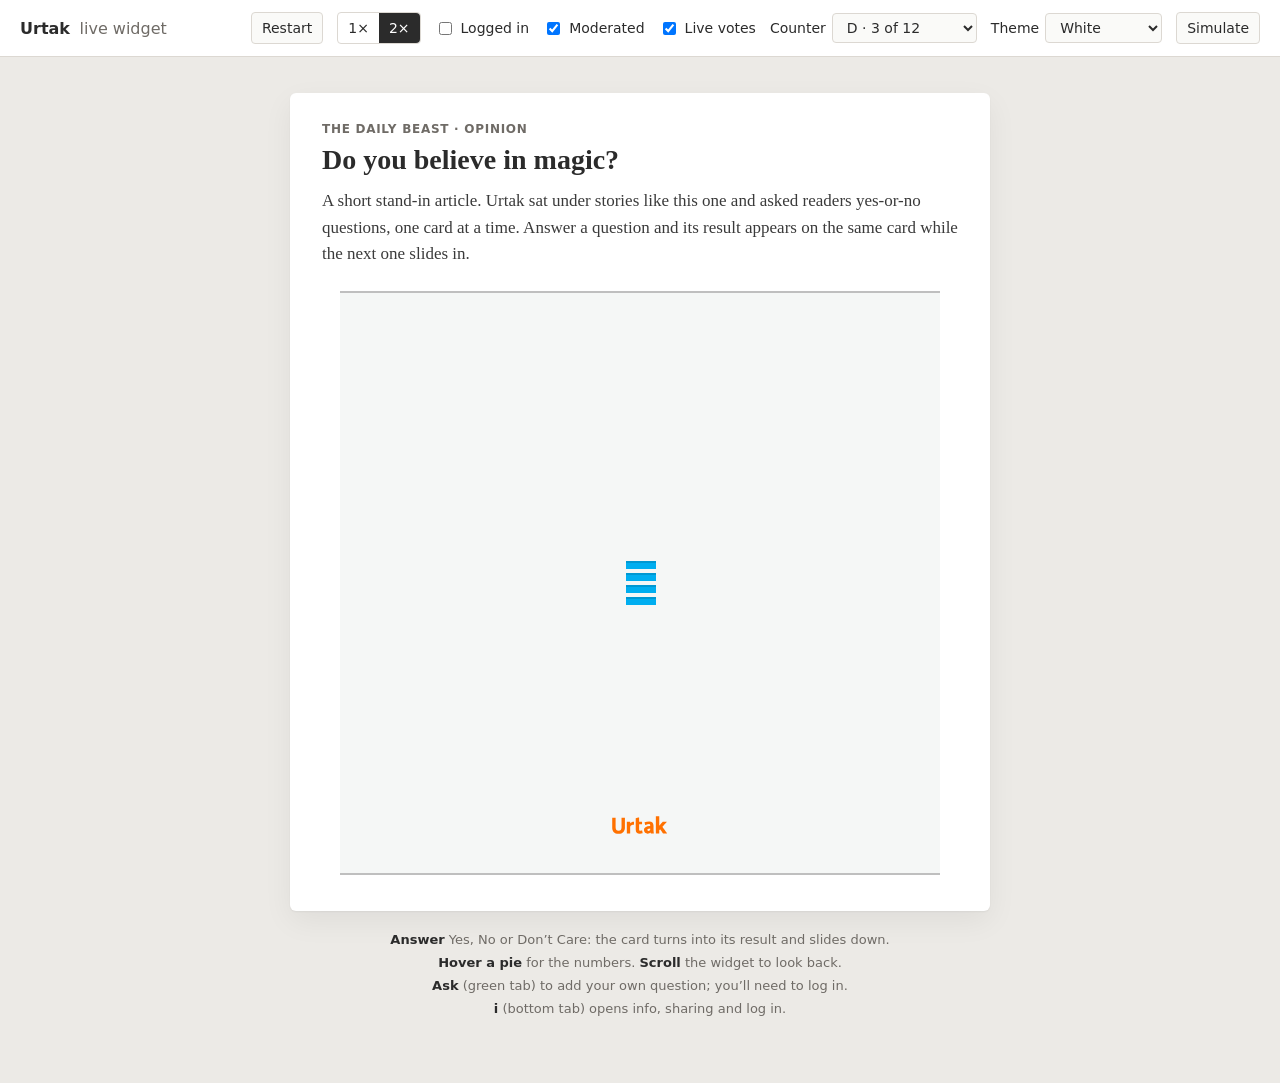
==== widget/index.html @ a09fc764 "Live interactive Urtak widget" ====
<!doctype html>
<html lang="en">
<head>
  <meta charset="utf-8">
  <meta name="viewport" content="width=device-width, initial-scale=1">
  <title>Urtak Live Widget</title>
  <link rel="stylesheet" href="../prototype/tokens.css">
  <link rel="stylesheet" href="../prototype/widget.css">
  <link rel="stylesheet" href="live.css">
  <link rel="stylesheet" href="page.css">
</head>
<body data-zoom="2">
<svg xmlns="http://www.w3.org/2000/svg" width="0" height="0" style="position:absolute" aria-hidden="true">
<!-- Icons: vector shapes from 1201-MagicWidgets.psd, converted to paths (hourglass drawn by hand). -->
<symbol id="i-down" viewBox="0 0 26 12"><path d="M24.46 1.00 C24.46 1.00 12.74 11.00 12.74 11.00 C12.74 11.00 1.02 1.00 1.02 1.00 C1.02 1.00 24.46 1.00 24.46 1.00 Z"/></symbol>
<symbol id="i-up" viewBox="0 0 26 13"><path d="M1.54 11.00 C1.54 11.00 13.26 1.00 13.26 1.00 C13.26 1.00 24.98 11.00 24.98 11.00 C24.98 11.00 1.54 11.00 1.54 11.00 Z"/></symbol>
<symbol id="i-link-circle" viewBox="0 0 23 23"><path d="M11.00 1.00 C16.52 1.00 21.00 5.48 21.00 11.00 C21.00 16.52 16.52 21.00 11.00 21.00 C5.48 21.00 1.00 16.52 1.00 11.00 C1.00 5.48 5.48 1.00 11.00 1.00 Z"/></symbol>
<symbol id="i-link" viewBox="0 0 14 14"><path fill-rule="evenodd" d="M11.84 5.66 C12.48 5.03 12.52 4.03 11.94 3.45 C11.94 3.45 10.52 2.03 10.52 2.03 C9.94 1.45 8.94 1.49 8.31 2.13 C8.31 2.13 5.99 4.44 5.99 4.44 C5.69 4.74 5.53 5.11 5.50 5.49 C5.12 5.52 4.75 5.69 4.45 5.98 C4.45 5.98 2.13 8.30 2.13 8.30 C1.50 8.94 1.45 9.93 2.04 10.52 C2.04 10.52 3.45 11.93 3.45 11.93 C4.04 12.52 5.03 12.47 5.67 11.83 C5.67 11.83 7.98 9.52 7.98 9.52 C8.28 9.22 8.44 8.85 8.48 8.47 C8.85 8.44 9.23 8.27 9.53 7.98 C9.53 7.98 11.84 5.66 11.84 5.66 Z M8.82 7.27 C8.61 7.48 8.27 7.49 8.08 7.30 C8.08 7.30 8.44 7.66 8.44 7.66 C8.44 7.66 7.66 8.43 7.66 8.43 C7.66 8.43 7.31 8.07 7.31 8.07 C7.50 8.27 7.49 8.60 7.28 8.81 C7.28 8.81 4.96 11.13 4.96 11.13 C4.75 11.34 4.42 11.35 4.22 11.16 C4.22 11.16 2.81 9.75 2.81 9.75 C2.62 9.55 2.63 9.22 2.84 9.01 C2.84 9.01 5.16 6.69 5.16 6.69 C5.36 6.48 5.70 6.47 5.90 6.66 C5.90 6.66 5.54 6.31 5.54 6.31 C5.54 6.31 6.31 5.53 6.31 5.53 C6.31 5.53 6.67 5.89 6.67 5.89 C6.48 5.70 6.49 5.36 6.70 5.15 C6.70 5.15 9.01 2.84 9.01 2.84 C9.22 2.62 9.56 2.61 9.75 2.80 C9.75 2.80 11.17 4.22 11.17 4.22 C11.36 4.41 11.34 4.75 11.13 4.96 C11.13 4.96 8.82 7.27 8.82 7.27 Z M8.92 5.05 C8.72 4.86 8.04 5.22 7.41 5.86 C7.41 5.86 7.02 6.24 7.02 6.24 C7.02 6.24 6.25 7.01 6.25 7.01 C6.25 7.01 5.86 7.40 5.86 7.40 C5.23 8.03 4.86 8.72 5.06 8.91 C5.25 9.10 5.93 8.74 6.57 8.10 C6.57 8.10 6.96 7.72 6.96 7.72 C6.96 7.72 7.73 6.95 7.73 6.95 C7.73 6.95 8.11 6.56 8.11 6.56 C8.75 5.93 9.11 5.25 8.92 5.05 Z"/></symbol>
<symbol id="i-fb-circle" viewBox="0 0 23 23"><path fill-rule="evenodd" d="M11.00 1.00 C16.52 1.00 21.00 5.48 21.00 11.00 C21.00 16.52 16.52 21.00 11.00 21.00 C5.48 21.00 1.00 16.52 1.00 11.00 C1.00 5.48 5.48 1.00 11.00 1.00 Z M11.86 10.87 C11.86 10.87 11.87 9.48 11.87 9.48 C11.87 8.75 11.94 8.36 12.98 8.36 C12.98 8.36 14.37 8.36 14.37 8.36 C14.37 8.36 14.37 5.58 14.37 5.58 C14.37 5.58 12.14 5.58 12.14 5.58 C9.47 5.58 8.53 6.93 8.53 9.20 C8.53 9.20 8.53 10.87 8.53 10.87 C8.53 10.87 6.86 10.87 6.86 10.87 C6.86 10.87 5.72 10.87 5.72 10.87 C5.72 10.87 5.72 13.66 5.72 13.66 C5.72 13.66 6.86 13.66 6.86 13.66 C6.86 13.66 8.53 13.66 8.53 13.66 C8.53 13.66 8.53 21.73 8.53 21.73 C8.53 21.73 11.86 21.73 11.86 21.73 C11.86 21.73 11.86 13.66 11.86 13.66 C11.86 13.66 14.09 13.66 14.09 13.66 C14.09 13.66 14.39 10.87 14.39 10.87 C14.39 10.87 11.86 10.87 11.86 10.87 Z"/></symbol>
<symbol id="i-tw-circle" viewBox="0 0 23 23"><path fill-rule="evenodd" d="M11.00 1.00 C16.52 1.00 21.00 5.48 21.00 11.00 C21.00 16.52 16.52 21.00 11.00 21.00 C5.48 21.00 1.00 16.52 1.00 11.00 C1.00 5.48 5.48 1.00 11.00 1.00 Z M14.28 11.07 C14.69 11.07 15.04 10.92 15.33 10.63 C15.62 10.34 15.77 9.99 15.77 9.58 C15.77 9.17 15.62 8.82 15.33 8.53 C15.03 8.24 14.68 8.09 14.27 8.09 C14.27 8.09 9.85 8.09 9.85 8.09 C9.85 8.09 9.85 6.60 9.85 6.60 C9.85 6.19 9.71 5.84 9.42 5.55 C9.13 5.26 8.78 5.11 8.37 5.11 C7.95 5.11 7.60 5.25 7.31 5.54 C7.02 5.83 6.87 6.18 6.87 6.60 C6.87 6.60 6.87 12.55 6.87 12.55 C6.87 13.78 7.31 14.82 8.18 15.70 C9.05 16.57 10.10 17.00 11.33 17.00 C11.33 17.00 14.28 17.00 14.28 17.00 C14.69 17.00 15.04 16.86 15.33 16.56 C15.62 16.27 15.77 15.92 15.77 15.51 C15.77 15.10 15.62 14.75 15.33 14.46 C15.04 14.17 14.68 14.02 14.28 14.02 C14.28 14.02 11.33 14.02 11.33 14.02 C10.92 14.02 10.57 13.88 10.28 13.59 C10.00 13.30 9.85 12.96 9.85 12.55 C9.85 12.55 9.85 11.07 9.85 11.07 C9.85 11.07 14.28 11.07 14.28 11.07 C14.28 11.07 14.28 11.07 14.28 11.07 Z"/></symbol>
<symbol id="i-fb-f" viewBox="0 0 10 19"><path d="M6.72 17.14 C6.72 17.14 3.77 17.14 3.77 17.14 C3.77 17.14 3.77 8.65 3.77 8.65 C3.77 8.65 1.23 8.65 1.23 8.65 C1.23 8.65 1.23 6.19 1.23 6.19 C1.23 6.19 3.77 6.19 3.77 6.19 C3.77 6.19 3.77 4.71 3.77 4.71 C3.77 2.70 4.60 1.51 6.97 1.51 C6.97 1.51 8.94 1.51 8.94 1.51 C8.94 1.51 8.94 3.97 8.94 3.97 C8.94 3.97 7.71 3.97 7.71 3.97 C6.79 3.97 6.73 4.32 6.73 4.96 C6.73 4.96 6.72 6.19 6.72 6.19 C6.72 6.19 8.95 6.19 8.95 6.19 C8.95 6.19 8.69 8.65 8.69 8.65 C8.69 8.65 6.72 8.65 6.72 8.65 C6.72 8.65 6.72 17.14 6.72 17.14 Z"/></symbol>
<symbol id="i-chev-left" viewBox="0 0 8 12"><path d="M6.98 10.41 C6.98 10.41 1.99 6.47 1.99 6.47 C1.99 6.47 6.98 1.57 6.98 1.57 C6.98 1.57 6.98 10.41 6.98 10.41 Z"/></symbol>
<symbol id="i-logo" viewBox="0 0 30 12"><path fill-rule="evenodd" d="M5.92 2.39 C5.92 2.39 5.76 2.39 5.76 2.39 C5.76 2.39 5.76 2.55 5.76 2.55 C5.76 2.55 5.76 7.12 5.76 7.12 C5.76 8.31 5.28 8.88 4.30 8.88 C3.31 8.88 2.80 8.29 2.80 7.12 C2.80 7.12 2.80 2.55 2.80 2.55 C2.80 2.55 2.80 2.39 2.80 2.39 C2.80 2.39 2.64 2.39 2.64 2.39 C2.64 2.39 1.27 2.39 1.27 2.39 C1.27 2.39 1.11 2.39 1.11 2.39 C1.11 2.39 1.11 2.55 1.11 2.55 C1.11 2.55 1.11 7.42 1.11 7.42 C1.11 7.98 1.23 8.80 1.77 9.44 C2.31 10.08 3.23 10.40 4.30 10.40 C5.38 10.40 6.14 10.07 6.71 9.45 C7.19 8.92 7.46 8.19 7.46 7.38 C7.46 7.38 7.46 2.55 7.46 2.55 C7.46 2.55 7.46 2.39 7.46 2.39 C7.46 2.39 7.30 2.39 7.30 2.39 C7.30 2.39 5.92 2.39 5.92 2.39 Z M11.99 4.34 C11.99 4.34 11.83 4.34 11.83 4.34 C11.08 4.34 10.55 4.61 10.09 5.18 C10.09 5.18 10.09 4.34 10.09 4.34 C10.09 4.34 8.57 4.34 8.57 4.34 C8.57 4.34 8.41 4.34 8.41 4.34 C8.41 4.34 8.41 4.50 8.41 4.50 C8.41 4.50 8.41 10.04 8.41 10.04 C8.41 10.04 8.41 10.19 8.41 10.19 C8.41 10.19 8.57 10.19 8.57 10.19 C8.57 10.19 9.94 10.19 9.94 10.19 C9.94 10.19 10.09 10.19 10.09 10.19 C10.09 10.19 10.09 10.04 10.09 10.04 C10.09 10.04 10.09 7.23 10.09 7.23 C10.09 5.96 11.26 5.87 11.83 5.87 C11.83 5.87 11.99 5.87 11.99 5.87 C11.99 5.87 11.99 4.34 11.99 4.34 Z M16.12 8.89 C16.12 8.89 16.09 8.73 16.09 8.73 C16.09 8.73 15.93 8.77 15.93 8.77 C15.89 8.78 15.84 8.79 15.79 8.80 C15.62 8.84 15.44 8.89 15.21 8.89 C14.74 8.89 14.56 8.68 14.56 8.15 C14.56 8.15 14.56 5.67 14.56 5.67 C14.56 5.67 15.87 5.67 15.87 5.67 C15.87 5.67 16.03 5.67 16.03 5.67 C16.03 5.67 16.03 5.51 16.03 5.51 C16.03 5.51 16.03 4.50 16.03 4.50 C16.03 4.50 16.03 4.34 16.03 4.34 C16.03 4.34 15.87 4.34 15.87 4.34 C15.87 4.34 14.56 4.34 14.56 4.34 C14.56 4.34 14.56 2.41 14.56 2.41 C14.56 2.41 14.56 2.21 14.56 2.21 C14.56 2.21 14.36 2.25 14.36 2.25 C14.36 2.25 12.98 2.58 12.98 2.58 C12.98 2.58 12.86 2.61 12.86 2.61 C12.86 2.61 12.86 2.74 12.86 2.74 C12.86 2.74 12.86 4.50 12.86 4.50 C12.86 4.50 12.86 5.51 12.86 5.51 C12.86 5.51 12.86 8.20 12.86 8.20 C12.86 9.64 13.55 10.34 14.96 10.34 C15.37 10.34 15.77 10.28 16.21 10.15 C16.21 10.15 16.34 10.11 16.34 10.11 C16.34 10.11 16.32 9.97 16.32 9.97 C16.32 9.97 16.12 8.89 16.12 8.89 Z M21.76 8.25 C21.76 8.25 21.76 6.36 21.76 6.36 C21.76 4.93 21.04 4.20 19.61 4.20 C18.78 4.20 18.03 4.44 17.40 4.68 C17.40 4.68 17.27 4.73 17.27 4.73 C17.27 4.73 17.31 4.87 17.31 4.87 C17.31 4.87 17.59 5.89 17.59 5.89 C17.59 5.89 17.64 6.06 17.64 6.06 C17.64 6.06 17.80 5.99 17.80 5.99 C18.45 5.71 19.05 5.56 19.50 5.56 C19.65 5.56 20.09 5.56 20.09 6.29 C20.09 6.29 20.09 6.56 20.09 6.56 C18.03 6.66 16.98 7.33 16.98 8.56 C16.98 9.79 17.90 10.34 18.81 10.34 C19.45 10.34 19.90 10.06 20.32 9.76 C20.34 9.86 20.36 9.97 20.39 10.08 C20.39 10.08 20.42 10.19 20.42 10.19 C20.42 10.19 20.54 10.19 20.54 10.19 C20.54 10.19 21.74 10.19 21.74 10.19 C21.74 10.19 21.92 10.19 21.92 10.19 C21.92 10.19 21.90 10.01 21.90 10.01 C21.81 9.47 21.76 8.81 21.76 8.25 Z M20.09 7.69 C20.09 7.69 20.09 8.52 20.09 8.52 C19.74 8.81 19.46 8.98 19.17 8.98 C18.84 8.98 18.68 8.80 18.68 8.43 C18.68 8.14 18.83 7.75 20.09 7.69 Z M28.39 9.94 C28.39 9.94 26.17 6.90 26.17 6.90 C26.17 6.90 28.24 4.60 28.24 4.60 C28.24 4.60 28.48 4.34 28.48 4.34 C28.48 4.34 28.13 4.34 28.13 4.34 C28.13 4.34 26.46 4.34 26.46 4.34 C26.46 4.34 26.39 4.34 26.39 4.34 C26.39 4.34 26.34 4.40 26.34 4.40 C26.34 4.40 24.63 6.41 24.63 6.41 C24.63 6.41 24.63 1.76 24.63 1.76 C24.63 1.76 24.63 1.60 24.63 1.60 C24.63 1.60 24.47 1.60 24.47 1.60 C24.47 1.60 23.09 1.60 23.09 1.60 C23.09 1.60 22.93 1.60 22.93 1.60 C22.93 1.60 22.93 1.76 22.93 1.76 C22.93 1.76 22.93 10.04 22.93 10.04 C22.93 10.04 22.93 10.19 22.93 10.19 C22.93 10.19 23.09 10.19 23.09 10.19 C23.09 10.19 24.47 10.19 24.47 10.19 C24.47 10.19 24.63 10.19 24.63 10.19 C24.63 10.19 24.63 10.04 24.63 10.04 C24.63 10.04 24.63 8.60 24.63 8.60 C24.63 8.60 25.08 8.10 25.08 8.10 C25.08 8.10 26.49 10.13 26.49 10.13 C26.49 10.13 26.54 10.19 26.54 10.19 C26.54 10.19 26.62 10.19 26.62 10.19 C26.62 10.19 28.26 10.19 28.26 10.19 C28.26 10.19 28.57 10.19 28.57 10.19 C28.57 10.19 28.39 9.94 28.39 9.94 Z"/></symbol>
<symbol id="i-check" viewBox="0 0 11 12"><path d="M4.06 10.05 C3.91 10.05 3.77 9.99 3.67 9.88 C3.67 9.88 1.38 7.43 1.38 7.43 C1.18 7.21 1.19 6.87 1.41 6.67 C1.63 6.46 1.97 6.47 2.18 6.69 C2.18 6.69 3.98 8.63 3.98 8.63 C3.98 8.63 8.24 2.00 8.24 2.00 C8.40 1.75 8.73 1.68 8.99 1.84 C9.24 2.00 9.31 2.34 9.15 2.59 C9.15 2.59 4.52 9.80 4.52 9.80 C4.43 9.94 4.28 10.04 4.11 10.05 C4.10 10.05 4.08 10.05 4.06 10.05 C4.06 10.05 4.06 10.05 4.06 10.05 Z"/></symbol>
<symbol id="i-sponsored" viewBox="0 0 12 12"><path fill-rule="evenodd" d="M6.00 0.00 C9.31 0.00 12.00 2.69 12.00 6.00 C12.00 9.31 9.31 12.00 6.00 12.00 C2.69 12.00 0.00 9.31 0.00 6.00 C0.00 2.69 2.69 0.00 6.00 0.00 Z M6.00 1.70 C8.37 1.70 10.30 3.63 10.30 6.00 C10.30 8.37 8.37 10.30 6.00 10.30 C3.63 10.30 1.70 8.37 1.70 6.00 C1.70 3.63 3.63 1.70 6.00 1.70 Z M6.00 3.40 C7.44 3.40 8.60 4.56 8.60 6.00 C8.60 7.44 7.44 8.60 6.00 8.60 C4.56 8.60 3.40 7.44 3.40 6.00 C3.40 4.56 4.56 3.40 6.00 3.40 Z"/></symbol>
<symbol id="i-twitter" viewBox="0 0 15 15"><path fill-rule="evenodd" d="M7.06 -0.12 C11.24 -0.12 14.62 3.27 14.62 7.46 C14.62 11.65 11.24 15.04 7.06 15.04 C2.89 15.04 -0.50 11.65 -0.50 7.46 C-0.50 3.27 2.89 -0.12 7.06 -0.12 Z M10.08 7.14 C10.41 7.14 10.70 7.02 10.94 6.78 C11.19 6.54 11.31 6.25 11.31 5.91 C11.31 5.58 11.19 5.29 10.94 5.05 C10.70 4.81 10.41 4.69 10.07 4.69 C10.07 4.69 6.43 4.69 6.43 4.69 C6.43 4.69 6.43 3.46 6.43 3.46 C6.43 3.12 6.31 2.83 6.07 2.59 C5.83 2.35 5.54 2.23 5.20 2.23 C4.86 2.23 4.57 2.34 4.33 2.58 C4.09 2.82 3.97 3.11 3.97 3.46 C3.97 3.46 3.97 8.36 3.97 8.36 C3.97 9.38 4.33 10.24 5.05 10.96 C5.76 11.68 6.63 12.04 7.64 12.04 C7.64 12.04 10.08 12.04 10.08 12.04 C10.41 12.04 10.70 11.92 10.94 11.68 C11.19 11.44 11.31 11.15 11.31 10.81 C11.31 10.47 11.19 10.18 10.94 9.94 C10.70 9.70 10.41 9.58 10.08 9.58 C10.08 9.58 7.64 9.58 7.64 9.58 C7.30 9.58 7.02 9.46 6.78 9.23 C6.54 8.99 6.43 8.70 6.43 8.36 C6.43 8.36 6.43 7.14 6.43 7.14 C6.43 7.14 10.08 7.14 10.08 7.14 C10.08 7.14 10.08 7.14 10.08 7.14 Z"/></symbol>
<symbol id="i-facebook" viewBox="0 0 15 16"><path fill-rule="evenodd" d="M7.53 -0.15 C11.72 -0.15 15.11 3.25 15.11 7.44 C15.11 11.63 11.72 15.02 7.53 15.02 C3.34 15.02 -0.06 11.63 -0.06 7.44 C-0.06 3.25 3.34 -0.15 7.53 -0.15 Z M7.90 7.42 C7.90 7.42 7.90 6.06 7.90 6.06 C7.90 5.46 7.96 5.14 8.82 5.14 C8.82 5.14 10.17 5.14 10.17 5.14 C10.17 5.14 10.17 2.84 10.17 2.84 C10.17 2.84 8.13 2.84 8.13 2.84 C5.92 2.84 5.14 3.96 5.14 5.83 C5.14 5.83 5.14 7.42 5.14 7.42 C5.14 7.42 3.77 7.42 3.77 7.42 C3.77 7.42 2.24 7.42 2.24 7.42 C2.24 7.42 2.24 9.51 2.24 9.51 C2.24 9.51 3.77 9.51 3.77 9.51 C3.77 9.51 5.14 9.51 5.14 9.51 C5.14 9.51 5.14 16.34 5.14 16.34 C5.14 16.34 7.90 16.34 7.90 16.34 C7.90 16.34 7.90 9.51 7.90 9.51 C7.90 9.51 10.10 9.51 10.10 9.51 C10.10 9.51 10.35 7.42 10.35 7.42 C10.35 7.42 7.90 7.42 7.90 7.42 Z"/></symbol>
<symbol id="i-star" viewBox="0 0 15 15"><path d="M7.51 -0.04 C7.51 -0.04 9.86 4.95 9.86 4.95 C9.86 4.95 15.09 4.85 15.09 4.85 C15.09 4.85 11.30 9.63 11.30 9.63 C11.30 9.63 12.64 14.99 12.64 14.99 C12.64 14.99 7.51 12.52 7.51 12.52 C7.51 12.52 2.44 14.99 2.44 14.99 C2.44 14.99 3.73 9.63 3.73 9.63 C3.73 9.63 -0.06 4.85 -0.06 4.85 C-0.06 4.85 5.17 4.95 5.17 4.95 C5.17 4.95 7.51 -0.04 7.51 -0.04 Z"/></symbol>
<symbol id="i-user" viewBox="0 0 10 12"><path d="M7.82 3.15 C7.82 4.90 6.56 6.32 5.00 6.32 C3.44 6.32 2.18 4.90 2.18 3.15 C2.18 1.39 3.44 -0.03 5.00 -0.03 C6.56 -0.03 7.82 1.39 7.82 3.15 Z M0.41 11.97 C0.41 9.04 2.46 7.03 5.00 7.03 C7.54 7.03 9.59 9.04 9.59 11.97 C9.59 11.97 0.41 11.97 0.41 11.97 Z"/></symbol>
<symbol id="i-flag" viewBox="0 0 8 13"><path fill-rule="evenodd" d="M5.04 8.67 C5.04 8.67 5.04 4.00 5.04 4.00 C5.04 4.00 7.95 6.34 7.95 6.34 C7.95 6.34 5.04 8.67 5.04 8.67 Z M0.78 12.99 C0.78 12.99 0.04 12.99 0.04 12.99 C0.04 12.99 0.04 0.49 0.04 0.49 C0.04 0.49 0.76 0.49 0.76 0.49 C0.76 0.49 0.76 0.89 0.76 0.89 C0.76 0.89 3.88 1.98 3.88 1.98 C3.88 1.98 3.88 7.47 3.88 7.47 C3.88 7.47 0.78 9.44 0.78 9.44 C0.78 9.44 0.78 12.99 0.78 12.99 Z"/></symbol>
<symbol id="i-refresh" viewBox="0 0 9 11"><path d="M1.50 6.59 C0.90 4.94 1.76 3.11 3.41 2.51 C4.04 2.28 4.71 2.26 5.36 2.44 C5.36 2.44 4.87 4.02 4.87 4.02 C4.87 4.02 7.52 2.62 7.52 2.62 C7.52 2.62 6.12 -0.03 6.12 -0.03 C6.12 -0.03 5.69 1.36 5.69 1.36 C4.81 1.11 3.89 1.14 3.03 1.45 C0.79 2.26 -0.36 4.74 0.45 6.97 C0.45 6.97 0.45 6.97 0.45 6.97 C0.45 6.97 0.79 6.25 0.79 6.25 C0.79 6.25 1.50 6.59 1.50 6.59 C1.50 6.59 1.50 6.59 1.50 6.59 Z M8.56 4.06 C8.56 4.06 8.23 4.78 8.23 4.78 C8.23 4.78 7.50 4.45 7.50 4.45 C8.08 6.09 7.23 7.90 5.59 8.50 C4.96 8.73 4.29 8.75 3.64 8.57 C3.64 8.57 4.13 6.98 4.13 6.98 C4.13 6.98 1.48 8.38 1.48 8.38 C1.48 8.38 2.88 11.03 2.88 11.03 C2.88 11.03 3.31 9.64 3.31 9.64 C3.52 9.70 3.72 9.75 3.93 9.78 C4.62 9.87 5.31 9.80 5.97 9.56 C7.05 9.16 7.92 8.37 8.41 7.33 C8.89 6.29 8.94 5.13 8.56 4.06 Z"/></symbol>
<symbol id="i-arrow-left" viewBox="0 0 4 7"><path d="M3.99 6.95 C3.99 6.95 0.39 3.52 0.39 3.52 C0.39 3.52 3.99 -0.01 3.99 -0.01 C3.99 -0.01 3.99 6.95 3.99 6.95 Z"/></symbol>
<symbol id="i-arrow-right" viewBox="0 0 4 7"><path d="M0.01 6.95 C0.01 6.95 3.61 3.52 3.61 3.52 C3.61 3.52 0.01 -0.01 0.01 -0.01 C0.01 -0.01 0.01 6.95 0.01 6.95 Z"/></symbol>
<symbol id="i-close-circle" viewBox="0 0 15 15"><path d="M7.50 -0.00 C11.64 -0.00 15.00 3.36 15.00 7.50 C15.00 11.64 11.64 15.00 7.50 15.00 C3.36 15.00 -0.00 11.64 -0.00 7.50 C-0.00 3.36 3.36 -0.00 7.50 -0.00 Z"/></symbol>
<symbol id="i-close-x" viewBox="0 0 7 7"><path d="M-0.35 0.79 C-0.35 0.79 0.77 -0.33 0.77 -0.33 C0.77 -0.33 7.06 5.96 7.06 5.96 C7.06 5.96 5.94 7.08 5.94 7.08 C5.94 7.08 -0.35 0.79 -0.35 0.79 Z M-0.32 6.01 C-0.32 6.01 5.97 -0.28 5.97 -0.28 C5.97 -0.28 7.12 0.86 7.12 0.86 C7.12 0.86 0.83 7.15 0.83 7.15 C0.83 7.15 -0.32 6.01 -0.32 6.01 Z"/></symbol>
<symbol id="i-twitter-t" viewBox="3.97 2.23 7.34 9.81"><path d="M10.08 7.14 C10.41 7.14 10.70 7.02 10.94 6.78 C11.19 6.54 11.31 6.25 11.31 5.91 C11.31 5.58 11.19 5.29 10.94 5.05 C10.70 4.81 10.41 4.69 10.07 4.69 C10.07 4.69 6.43 4.69 6.43 4.69 C6.43 4.69 6.43 3.46 6.43 3.46 C6.43 3.12 6.31 2.83 6.07 2.59 C5.83 2.35 5.54 2.23 5.20 2.23 C4.86 2.23 4.57 2.34 4.33 2.58 C4.09 2.82 3.97 3.11 3.97 3.46 C3.97 3.46 3.97 8.36 3.97 8.36 C3.97 9.38 4.33 10.24 5.05 10.96 C5.76 11.68 6.63 12.04 7.64 12.04 C7.64 12.04 10.08 12.04 10.08 12.04 C10.41 12.04 10.70 11.92 10.94 11.68 C11.19 11.44 11.31 11.15 11.31 10.81 C11.31 10.47 11.19 10.18 10.94 9.94 C10.70 9.70 10.41 9.58 10.08 9.58 C10.08 9.58 7.64 9.58 7.64 9.58 C7.30 9.58 7.02 9.46 6.78 9.23 C6.54 8.99 6.43 8.70 6.43 8.36 C6.43 8.36 6.43 7.14 6.43 7.14 C6.43 7.14 10.08 7.14 10.08 7.14 C10.08 7.14 10.08 7.14 10.08 7.14 Z"/></symbol>
<symbol id="i-hourglass" viewBox="0 0 12 14"><path fill-rule="evenodd" d="M0 0h12v1.5h-1.2v1.6c0 1.7-1.3 3-2.9 3.9 1.6.9 2.9 2.2 2.9 3.9v1.6H12V14H0v-1.5h1.2v-1.6c0-1.7 1.3-3 2.9-3.9C2.5 6.1 1.2 4.8 1.2 3.1V1.5H0zm2.7 1.5v1.6c0 1.2 1.1 2.3 3.3 3.1 2.2-.8 3.3-1.9 3.3-3.1V1.5zm0 11h6.6c-.2-1.4-1.6-2.4-3.3-3-1.7.6-3.1 1.6-3.3 3z"/></symbol>
</svg>

  <header class="bar">
    <h1>Urtak <span>live widget</span></h1>
    <div class="controls">
      <button id="restart" type="button">Restart</button>
      <fieldset class="seg" aria-label="Zoom">
        <label><input type="radio" name="zoom" value="1"><span>1×</span></label>
        <label><input type="radio" name="zoom" value="2" checked><span>2×</span></label>
      </fieldset>
      <label class="check"><input type="checkbox" id="loggedIn"> Logged in</label>
      <label class="check" title="Publisher approves reader questions before they go live"><input type="checkbox" id="moderation" checked> Moderated</label>
      <label class="check"><input type="checkbox" id="liveVotes" checked> Live votes</label>
      <label class="pick">Counter
        <select id="counter">
          <option value="none">None</option>
          <option value="a">A · grey bar</option>
          <option value="b">B · thin bar</option>
          <option value="c">C · 3/12</option>
          <option value="d" selected>D · 3 of 12</option>
          <option value="e">E · 9 left</option>
          <option value="f">F · 9 questions</option>
          <option value="g">G · dots</option>
          <option value="h">H · ticks</option>
        </select>
      </label>
      <label class="pick">Theme
        <select id="theme">
          <option value="">White</option>
          <option value="blue">Blue</option>
          <option value="orange">Orange</option>
          <option value="wood">Wood</option>
          <option value="sponsored">Sponsored</option>
        </select>
      </label>
      <details class="sim">
        <summary>Simulate</summary>
        <div>
          <button id="simNew" type="button">New questions arrive</button>
          <button id="simExpired" type="button">Session expired</button>
          <button id="simBlocked" type="button">Cookies blocked</button>
        </div>
      </details>
    </div>
  </header>

  <main class="stage">
    <article class="article">
      <p class="article__kicker">The Daily Beast · Opinion</p>
      <h2 class="article__title">Do you believe in magic?</h2>
      <p class="article__body">A short stand-in article. Urtak sat under stories like this one and asked readers yes-or-no questions, one card at a time. Answer a question and its result appears on the same card while the next one slides in.</p>
      <div class="embed">
        <div id="urtak" class="urtak urtak--live"></div>
      </div>
    </article>
    <ul class="hints">
      <li><b>Answer</b> Yes, No or Don’t Care: the card turns into its result and slides down.</li>
      <li><b>Hover a pie</b> for the numbers. <b>Scroll</b> the widget to look back.</li>
      <li><b>Ask</b> (green tab) to add your own question; you’ll need to log in.</li>
      <li><b>i</b> (bottom tab) opens info, sharing and log in.</li>
    </ul>
    <div id="toast" class="toast" role="status"></div>
  </main>

  <script src="../prototype/widget.js"></script>
  <script src="live.js"></script>
  <script>
    // Zoom is a per-viewer preference.
    (function () {
      const key = 'urtak-live-zoom';
      let z = null; try { z = localStorage.getItem(key); } catch (e) {}
      if (z) { document.body.dataset.zoom = z; const r = document.querySelector(`input[name=zoom][value="${z}"]`); if (r) r.checked = true; }
      for (const r of document.querySelectorAll('input[name=zoom]')) r.addEventListener('change', () => {
        document.body.dataset.zoom = r.value; try { localStorage.setItem(key, r.value); } catch (e) {}
      });
    })();
  </script>
</body>
</html>
---- prototype/tokens.css ----
/* Urtak design tokens
 * Values come from 1201-MagicWidgets.psd (text layers, shape fills, layer styles, layer bounds).
 * Primitive tokens name raw values; semantic tokens (--urtak-*) say where they're used.
 * widget.css only references --urtak-* tokens.
 *
 * Photoshop → CSS notes
 *   Gradient angle: css = 90° − ps (PS 90° runs bottom→top, i.e. `to top`).
 *   Drop shadow at 120°, 1px distance ≈ `0 1px`. PS "size" is used as the CSS blur.
 */

@import url("https://fonts.googleapis.com/css2?family=Droid+Sans:wght@400;700&display=swap");

:root {
  /* ---------------------------------------------------------------- Palette */
  --blue-50:  #e9f4fc;   /* tab highlight, short-link pill */
  --blue-200: #a6dcf8;   /* link button */
  --blue-500: #00aef0;   /* Yes, links */
  --blue-600: #0089ba;   /* Yes gradient base */
  --blue-700: #0076a3;   /* Yes pie stroke, links on yellow */
  --blue-750: #2f84a7;   /* form button border */
  --sky-400:  #5bb7ec;   /* Custom01 background top */
  --sky-600:  #3994ce;   /* Custom01 background bottom */

  --orange-500: #ff7100; /* No, logotype */
  --orange-600: #d96200; /* No gradient base */
  --orange-700: #bc5300; /* No border / pie stroke */
  --orange-800: #df6300;

  --green-200: #c4df9b;
  --green-300: #b5e173;  /* prompt bar top */
  --green-350: #acd66d;  /* prompt bar bottom */
  --green-500: #7bcd1a;  /* Ask tab, Show Username, go buttons */
  --green-550: #6bb217;  /* Ask tab hover */
  --green-600: #65a915;  /* Ask tab border */
  --green-700: #3b9840;  /* go button base, lightbox border */
  --green-900: #0a6b37;  /* text on green */
  --green-950: #042a16;  /* text on go button */

  --red-50:  #ffeeea;    /* flag YES highlight */
  --red-500: #e93d0f;    /* Remove, close tab, flagged */
  --red-700: #bb0000;    /* close tab border */

  --yellow-400: #ffd906; /* log-in notice bottom */
  --yellow-300: #ffe812; /* log-in notice top */

  --gray-0:   #ffffff;
  --gray-25:  #fdfdfd;
  --gray-40:  #fafafa;
  --gray-50:  #f8f8f8;
  --gray-60:  #f5f7f6;   /* loading screen, text fields */
  --gray-100: #f2f2f2;
  --gray-140: #e9e9e9;   /* pending notice top */
  --gray-150: #e6e6e6;
  --gray-175: #e5e5e5;   /* idle icons */
  --gray-200: #dcdcdc;
  --gray-210: #dbdbdb;
  --gray-225: #cfcfcf;   /* pending notice bottom */
  --gray-300: #cccccc;
  --gray-400: #bfbfbf;   /* frame rule, faint text */
  --gray-500: #999999;
  --gray-550: #737373;
  --gray-600: #666666;
  --gray-800: #333333;
  --gray-1000: #000000;

  --facebook-300: #4a6ca7;
  --facebook-400: #4171aa;
  --facebook-500: #3b5998;
  --twitter-200: #9fe7eb;
  --twitter-250: #94e7ec;
  --twitter-500: #1e97cd;
  --twitter-600: #1b8abb;
  --twitter-900: #344c4d;

  --sponsor-red: #b02c2a;   /* sampled from the Coca-Cola backdrop */
  --sponsor-mist-100: #c8cfd3;
  --sponsor-mist-300: #a8bdc9;
  --sponsor-mist-400: #9ac0d1;

  --wood-300: #e3ab0a;
  --wood-500: #d69600;
  --wood-700: #c17a00;

  /* ------------------------------------------------------------- Typography */
  --font-sans: "Droid Sans", "Noto Sans", "Open Sans", Arial, sans-serif;
  --font-sponsor: Arial, "Helvetica Neue", sans-serif;   /* sponsored copy is set in Arial */
  --font-icon-serif: Georgia, "Times New Roman", serif;   /* the "i" glyph */

  --font-size-7: 7px;
  --font-size-8: 8px;
  --font-size-9: 9px;
  --font-size-10: 10px;
  --font-size-11: 11px;
  --font-size-12: 12px;
  --font-size-13: 13px;
  --font-size-14: 14px;
  --font-size-15: 15px;
  --font-size-20: 20px;

  --line-height-13: 13px;
  --line-height-16: 16px;
  --line-height-19: 19px;
  --line-height-auto: 1.2;      /* Photoshop auto leading */

  --font-weight-regular: 400;
  --font-weight-bold: 700;
  --letter-spacing-form: 0.025em; /* PS tracking 25 */

  /* ------------------------------------------------------------------ Space */
  --space-1: 1px;
  --space-2: 2px;
  --space-3: 3px;
  --space-4: 4px;
  --space-5: 5px;
  --space-6: 6px;
  --space-8: 8px;
  --space-10: 10px;
  --space-12: 12px;
  --space-15: 15px;
  --space-20: 20px;
  --space-30: 30px;

  /* ----------------------------------------------------------------- Radius */
  --radius-0: 0;
  --radius-1: 1px;
  --radius-2: 2px;
  --radius-3: 3px;
  --radius-round: 50%;

  /* ---------------------------------------------------------------- Opacity */
  --alpha-5: 0.05;
  --alpha-10: 0.1;
  --alpha-20: 0.2;
  --alpha-26: 0.26;
  --alpha-30: 0.3;
  --alpha-50: 0.5;
  --alpha-80: 0.8;
  --alpha-90: 0.9;

  /* ----------------------------------------------------------------- Motion */
  --duration-fast: 140ms;
  --duration-base: 220ms;
  --duration-slow: 320ms;
  --ease-out: cubic-bezier(0.2, 0.7, 0.2, 1);

  /* =================================================== Semantic: Urtak widget */

  /* Text */
  --urtak-font: var(--font-sans);
  --urtak-text: var(--gray-800);
  --urtak-text-muted: var(--gray-600);
  --urtak-text-subtle: var(--gray-500);
  --urtak-text-faint: var(--gray-400);
  --urtak-text-placeholder: var(--gray-500);
  --urtak-text-on-color: var(--gray-0);
  --urtak-text-strong: var(--gray-1000);
  --urtak-separator: var(--gray-300);
  --urtak-sponsor-font: var(--font-sponsor);
  --urtak-focus-ring: 0 0 0 2px var(--blue-200);
  --urtak-link: var(--blue-500);
  --urtak-link-strong: var(--blue-700);
  --urtak-yes: var(--blue-500);
  --urtak-no: var(--orange-500);
  --urtak-danger: var(--red-500);
  --urtak-positive: var(--green-500);
  --urtak-body-size: var(--font-size-11);
  --urtak-meta-size: var(--font-size-9);
  --urtak-button-size: var(--font-size-10);
  --urtak-title-size: var(--font-size-13);

  /* Frame */
  --urtak-width: 300px;
  --urtak-height: 290px;
  --urtak-bg: var(--gray-0);
  --urtak-stream-bg: var(--gray-0);
  --urtak-rule: var(--gray-400);
  --urtak-curl-shadow: rgb(0 0 0 / 0.2);
  --urtak-curl-depth: 8px;
  --urtak-curl-fade: 40px;

  /* Stream layout (cards sit at x 11, first card at y 41, 30px apart) */
  --urtak-stream-pad-x: 11px;
  --urtak-stream-pad-top: 41px;
  --urtak-stream-pad-bottom: 40px;
  --urtak-card-gap: 30px;

  /* Card */
  --urtak-card-width: 280px;
  --urtak-card-height: 80px;
  --urtak-card-pad: 10px;
  --urtak-card-bg: var(--gray-0);
  --urtak-card-shadow: 0 1px 6px rgb(0 0 0 / 0.2);
  --urtak-card-shadow-ask: 0 1px 5px rgb(0 0 0 / 0.1), inset 0 0 0 1px rgb(204 204 204 / 0.5);
  --urtak-card-shadow-empty: 0 1px 2px rgb(0 0 0 / 0.1), inset 0 0 0 1px rgb(204 204 204 / 0.5);
  --urtak-card-sponsored-opacity: var(--alpha-80);
  --urtak-question-width: 170px;
  --urtak-input-rule: var(--gray-150);
  --urtak-input-rule-pitch: 15px;
  --urtak-caret: var(--gray-800);

  /* Answer buttons (70×20, 5px apart) */
  --urtak-button-width: 70px;
  --urtak-button-height: 20px;
  --urtak-button-gap: 5px;
  --urtak-button-radius: var(--radius-1);
  --urtak-button-text: var(--gray-0);
  --urtak-button-yes: linear-gradient(to top, var(--blue-600), var(--blue-500));
  --urtak-button-yes-border: rgb(0 0 0 / 0.5);
  --urtak-button-no: linear-gradient(to top, var(--orange-600), var(--orange-500));
  --urtak-button-no-border: var(--orange-700);
  --urtak-button-neutral: linear-gradient(to top, var(--gray-550), var(--gray-500));
  --urtak-button-neutral-border: var(--gray-600);
  --urtak-button-hover-filter: brightness(1.08);
  --urtak-button-active-filter: brightness(0.92);
  --urtak-button-disabled-opacity: var(--alpha-50);

  /* Result pie (60px, No slice nudged 2px out) */
  --urtak-pie-size: 60px;
  --urtak-pie-yes: linear-gradient(to top, var(--blue-600), var(--blue-500));
  --urtak-pie-yes-stroke: var(--blue-700);
  --urtak-pie-no: linear-gradient(to top, var(--orange-600), var(--orange-500));
  --urtak-pie-no-stroke: var(--orange-700);
  --urtak-pie-explode: -2px;
  --urtak-pie-cover: rgb(255 255 255 / 0.9);
  --urtak-pie-pending-opacity: 0.1;
  --urtak-numbers-label-width: 28px;

  /* Icons */
  --urtak-icon-idle: var(--gray-175);
  --urtak-icon-twitter: rgb(159 231 235 / 0.5);
  --urtak-icon-facebook: rgb(59 89 152 / 0.5);
  --urtak-twitter: var(--twitter-200);
  --urtak-twitter-ink: var(--twitter-600);
  --urtak-on-twitter: var(--twitter-900);
  --urtak-facebook: var(--facebook-500);
  --urtak-facebook-share: var(--facebook-300);
  --urtak-on-facebook: var(--gray-50);
  --urtak-link-chip: var(--blue-200);
  --urtak-star-on: var(--yellow-400);
  --urtak-flag-idle: var(--gray-210);
  --urtak-flag-on: var(--gray-500);
  --urtak-flag-highlight: var(--red-50);

  /* Notice bars (280×30, 7px pointer) */
  --urtak-notice-height: 30px;
  --urtak-notice-pad-x: 10px;
  --urtak-notice-pointer: 7px;
  --urtak-notice-positive: linear-gradient(to top, var(--green-350), var(--green-300));
  --urtak-notice-positive-text: var(--green-900);
  --urtak-notice-positive-solid: var(--green-300);
  --urtak-notice-warning: linear-gradient(to top, var(--yellow-400), var(--yellow-300));
  --urtak-notice-warning-solid: var(--yellow-300);
  --urtak-notice-neutral: linear-gradient(to top, var(--gray-210), var(--gray-150));
  --urtak-notice-neutral-solid: var(--gray-150);
  --urtak-notice-pending: linear-gradient(to top, var(--gray-225), var(--gray-140));
  --urtak-notice-pending-solid: var(--gray-140);
  --urtak-plus-bg: var(--green-500);

  /* Tabs */
  --urtak-tab-shadow: 0 1px 6px rgb(0 0 0 / 0.2);
  --urtak-tab-radius: var(--radius-3);
  --urtak-ask-tab-bg: var(--green-500);
  --urtak-ask-tab-bg-hover: var(--green-550);
  --urtak-ask-tab-border: var(--green-600);
  --urtak-close-tab-bg: var(--red-500);
  --urtak-close-tab-border: var(--red-700);
  --urtak-info-tab-bg: var(--gray-50);
  --urtak-info-tab-border: var(--gray-300);
  --urtak-info-tab-glyph: var(--gray-500);
  --urtak-info-tab-glyph-open: var(--gray-600);
  --urtak-info-tab-shadow: 0 -2px 4px rgb(0 0 0 / 0.06);

  /* Info drawer */
  --urtak-drawer-bg: var(--gray-0);
  --urtak-drawer-bar-bg: var(--gray-50);
  --urtak-drawer-border: var(--gray-300);
  --urtak-drawer-shadow: 0 1px 6px rgb(0 0 0 / 0.2);
  --urtak-drawer-dimmer: rgb(0 0 0 / 0.1);
  --urtak-drawer-mini-top: 258px;
  --urtak-drawer-open-top: 49px;
  --urtak-drawer-bar-height: 28px;
  --urtak-drawer-tab-width: 23px;
  --urtak-drawer-tab-height: 20px;
  --urtak-menu-highlight: var(--blue-50);
  --urtak-divider: rgb(0 0 0 / 0.1);
  --urtak-close-chip: rgb(102 102 102 / 0.5);

  /* Forms (drawer) */
  --urtak-field-height: 33px;
  --urtak-field-bg: var(--gray-25);
  --urtak-field-shadow: inset 0 1px 3px rgb(0 0 0 / 0.55), inset 0 0 0 1px rgb(0 0 0 / 0.4);
  --urtak-field-text: rgb(0 0 0 / 0.3);
  --urtak-form-button-height: 31px;
  --urtak-form-button-gloss: inset 0 1px 1px rgb(255 255 255 / 0.7);
  --urtak-form-button-overlay: linear-gradient(to top, rgb(0 118 163 / 0.36), rgb(0 174 240 / 0.36));
  --urtak-form-button-border: var(--blue-750);
  --urtak-form-primary: var(--blue-500);
  --urtak-form-primary-text: var(--blue-700);
  --urtak-form-facebook: var(--facebook-400);
  --urtak-form-twitter: var(--twitter-250);
  --urtak-form-twitter-text: var(--twitter-500);
  --urtak-form-divider-text: var(--gray-400);
  --urtak-form-icon-rule-dark: rgb(0 0 0 / 0.2);
  --urtak-form-icon-rule-light: rgb(248 248 248 / 0.2);
  --urtak-back-emboss: drop-shadow(0 2px 0 var(--gray-0));

  /* Lightbox */
  --urtak-overlay-dimmer: rgb(0 0 0 / 0.3);
  --urtak-lightbox-bg: var(--gray-0);
  --urtak-lightbox-shadow: 0 0 10px rgb(0 0 0 / 0.6);
  --urtak-lightbox-ring: 4px;
  --urtak-lightbox-ring-neutral: rgb(102 102 102 / 0.5);
  --urtak-lightbox-ring-facebook: rgb(59 89 152 / 0.6);
  --urtak-lightbox-ring-twitter: rgb(159 231 235 / 0.5);
  --urtak-lightbox-ring-positive: rgb(59 152 64 / 0.5);
  --urtak-lightbox-title: var(--gray-600);
  --urtak-lightbox-input-bg: var(--gray-60);
  --urtak-lightbox-input-shadow: inset 0 0 3px rgb(0 0 0 / 0.3);
  --urtak-lightbox-button-overlay: linear-gradient(to top, rgb(0 0 0 / 0.18), rgb(0 0 0 / 0));
  --urtak-lightbox-button-border: inset 0 0 0 1px rgb(0 0 0 / 0.5);
  --urtak-close-chip-light: var(--gray-200);
  --urtak-go: linear-gradient(to top, var(--green-700), var(--green-500));
  --urtak-go-border: var(--green-900);
  --urtak-go-text: var(--gray-800);
  --urtak-go-shadow: 0 1px 1px rgb(0 0 0 / 0.2);
  --urtak-on-positive: var(--green-950);

  /* Loading */
  --urtak-loading-bg: var(--gray-60);
  --urtak-logo: var(--orange-500);
  --urtak-loader-bar-width: 15px;
  --urtak-loader-bar-height: 4px;
  --urtak-loader-gap: 2px;
  --urtak-loader-from: var(--blue-500);
  --urtak-loader-to: var(--orange-500);
  --urtak-loader-bar-shade: inset 0 1px 0 rgb(0 0 0 / 0.12);

  /* Scroll */
  --urtak-scroll-hint-size: 54px;
  --urtak-scroll-hint-bg: rgb(0 0 0 / 0.05);
  --urtak-scroll-hint-arrow: rgb(102 102 102 / 0.26);
  --urtak-scrollbar-track: rgb(0 0 0 / 0.08);
  --urtak-scrollbar-thumb: linear-gradient(to left, rgb(0 0 0 / 0.26), rgb(0 0 0 / 0.2));
  --urtak-scrollbar-width: 9px;

  /* Live widget motion (widget/live.css, read by widget/live.js) */
  --urtak-live-morph: 420ms;        /* buttons → pie on the same card */
  --urtak-live-slide: 560ms;        /* stream slides down for a new card */
  --urtak-live-collapse: 320ms;     /* a card or notice folds away */
  --urtak-live-sweep: 900ms;        /* pie slice sweeps to its share */
  --urtak-live-fade: 180ms;
  --urtak-live-ease: cubic-bezier(0.2, 0.8, 0.2, 1);
  --urtak-live-spring: cubic-bezier(0.3, 1.45, 0.5, 1);
  --urtak-live-enter-offset: -36px;
  --urtak-live-flash: rgb(123 205 26 / 0.55);
  --urtak-answer-dontcare: var(--gray-500);
  --urtak-refresh-height: 26px;
  --urtak-refresh-icon-bg: var(--gray-200);
  --urtak-refresh-icon: var(--gray-500);

  /* Progress counter */
  --urtak-counter-track: var(--gray-100);
  --urtak-counter-fill: var(--gray-150);
  --urtak-counter-text: var(--gray-400);
}

/* ------------------------------------------------------------------ Themes */
/* Publishers re-skin the stream by overriding tokens only. */

[data-urtak-theme="blue"] {           /* Custom01: "Blue Gradient" layer, PS 82° */
  --urtak-stream-bg: linear-gradient(8deg, var(--sky-600), var(--sky-400));
}

[data-urtak-theme="orange"] {         /* "Orange Gradient" layer, PS 82° */
  --urtak-stream-bg: linear-gradient(8deg, var(--orange-800), var(--orange-500));
}

[data-urtak-theme="wood"] {           /* Custom02: wood photo approximated with gradients */
  --urtak-stream-bg:
    repeating-linear-gradient(90deg, rgb(0 0 0 / 0) 0 57px, rgb(120 60 0 / 0.35) 57px 58px, rgb(255 230 150 / 0.25) 58px 59px),
    repeating-linear-gradient(90deg, rgb(0 0 0 / 0) 0 3px, rgb(140 80 0 / 0.08) 3px 4px, rgb(0 0 0 / 0) 4px 9px, rgb(255 210 80 / 0.12) 9px 11px),
    linear-gradient(90deg, var(--wood-500), var(--wood-300) 18%, var(--wood-700) 36%, var(--wood-500) 52%, var(--wood-300) 70%, var(--wood-700) 86%, var(--wood-500));
}

[data-urtak-theme="sponsored"] {      /* Sponsored: stands in for the sponsor's photo */
  --urtak-stream-bg:
    radial-gradient(120px 220px at 0% 85%, var(--sponsor-red), transparent 70%),
    linear-gradient(90deg, var(--sponsor-mist-100), var(--sponsor-mist-300) 60%, var(--sponsor-mist-400));
}
---- prototype/widget.css ----
/* Urtak widget. Uses tokens from tokens.css only.
 * Geometry follows the PSD's "Widget Norrow 300": a 300×290 frame, 280×80 cards at x 11,
 * first card at y 41, 30px apart; answer buttons 70×20 at card x 205. */

.urtak {
  --u-z-hint: 0;
  --u-z-stream: 1;
  --u-z-counter: 2;
  --u-z-curl: 3;
  --u-z-tab: 4;
  --u-z-drawer-dimmer: 5;
  --u-z-drawer: 6;
  --u-z-loading: 7;
  --u-z-overlay: 8;

  position: relative;
  box-sizing: content-box;
  width: var(--urtak-width);
  height: var(--urtak-height);
  border-block: 1px solid var(--urtak-rule);
  background: var(--urtak-bg);
  overflow: hidden;
  font-family: var(--urtak-font);
  font-size: var(--urtak-body-size);
  line-height: var(--line-height-auto);
  color: var(--urtak-text);
  text-align: left;
  -webkit-font-smoothing: antialiased;
  isolation: isolate;
}
:where(.urtak) *, :where(.urtak) *::before, :where(.urtak) *::after { box-sizing: border-box; }
:where(.urtak) :is(p, dl, dd, ul) { margin: 0; padding: 0; }
:where(.urtak) button {
  font: inherit; color: inherit; margin: 0; padding: 0; border: 0;
  background: none; cursor: pointer; text-align: inherit;
}
.urtak :focus-visible { outline: 2px solid var(--urtak-link); outline-offset: 1px; }
.u-visually-hidden { position: absolute; width: 1px; height: 1px; overflow: hidden; clip-path: inset(50%); white-space: nowrap; }

.u-icon { display: block; width: 100%; height: 100%; fill: currentColor; }

/* ------------------------------------------------------------------ Frame */

.u-viewport {
  position: absolute; inset: 0;
  background: var(--urtak-stream-bg);
  overflow: hidden;
}

.u-stream {
  position: relative;
  z-index: var(--u-z-stream);
  padding: var(--urtak-stream-pad-top) var(--urtak-stream-pad-x) var(--urtak-stream-pad-bottom);
  transition: transform var(--duration-base) var(--ease-out);
}
.u-stream > * + * { margin-top: var(--urtak-card-gap); }

/* The curled inset shadow along the top and bottom rules. */
.u-curl { position: absolute; inset: 0; z-index: var(--u-z-curl); pointer-events: none; }
.u-curl::before, .u-curl::after {
  content: ""; position: absolute; left: 0; right: 0; height: var(--urtak-curl-depth);
  -webkit-mask: linear-gradient(to right, transparent, #000 var(--urtak-curl-fade), #000 calc(100% - var(--urtak-curl-fade)), transparent);
          mask: linear-gradient(to right, transparent, #000 var(--urtak-curl-fade), #000 calc(100% - var(--urtak-curl-fade)), transparent);
}
.u-curl::before { top: 0; background: linear-gradient(to bottom, var(--urtak-curl-shadow), transparent); }
.u-curl::after { bottom: 0; background: linear-gradient(to top, var(--urtak-curl-shadow), transparent); }

.u-logo {
  position: absolute; left: 136px; top: 255px; z-index: var(--u-z-hint);
  width: 30px; height: 12px; color: var(--urtak-logo);
}

/* ------------------------------------------------------------------- Card */

.u-card {
  position: relative;
  width: var(--urtak-card-width);
  height: var(--urtak-card-height);
  background: var(--urtak-card-bg);
  box-shadow: var(--urtak-card-shadow);
}

.u-answers {
  position: absolute; left: 205px; top: var(--urtak-button-gap);
  display: grid; gap: var(--urtak-button-gap);
  transition: opacity var(--duration-fast);
}
.u-answers.is-dim { opacity: var(--urtak-button-disabled-opacity); }
.u-answers.is-dim .u-btn { cursor: default; filter: none; }

.u-btn {
  display: block;
  width: var(--urtak-button-width);
  height: var(--urtak-button-height);
  border-radius: var(--urtak-button-radius);
  font-size: var(--urtak-button-size);
  font-weight: var(--font-weight-bold);
  line-height: var(--urtak-button-height);
  text-align: center;
  color: var(--urtak-button-text);
  transition: filter var(--duration-fast);
}
.u-btn:hover { filter: var(--urtak-button-hover-filter); }
.u-btn:active { filter: var(--urtak-button-active-filter); }
.u-btn--yes { background: var(--urtak-button-yes); box-shadow: inset 0 0 0 1px var(--urtak-button-yes-border); }
.u-btn--no { background: var(--urtak-button-no); box-shadow: inset 0 0 0 1px var(--urtak-button-no-border); }
.u-btn--neutral { background: var(--urtak-button-neutral); box-shadow: inset 0 0 0 1px var(--urtak-button-neutral-border); }

/* Question card */
.u-q__text, .u-result__text {
  position: absolute; left: var(--urtak-card-pad); top: var(--urtak-card-pad);
  width: var(--urtak-question-width);
}
.u-q--sponsored .u-q__text { font-family: var(--urtak-sponsor-font); line-height: var(--line-height-13); }

.u-flag {
  position: absolute; left: var(--urtak-card-pad); top: 57px;
  display: flex; align-items: center; gap: 6px;
  font-size: var(--urtak-meta-size); line-height: var(--line-height-13);
  color: var(--urtak-text-muted);
}
.u-flag .u-icon--flag, .u-flag__toggle { width: 8px; height: 13px; }
.u-flag__toggle { display: block; color: var(--urtak-flag-idle); }
.u-flag__toggle:hover, .u-flag.is-on .u-icon--flag { color: var(--urtak-flag-on); }
.u-flag__yes {
  padding: 0 2px; margin-left: 1px;
  background: var(--urtak-flag-highlight);
  color: var(--urtak-danger);
}

.u-q__sponsor {
  position: absolute; left: var(--urtak-card-pad); top: 58px;
  display: flex; align-items: center; gap: 2px;
  font-size: var(--urtak-meta-size); color: var(--urtak-text-subtle);
}
.u-q__sponsor .u-icon { width: 12px; height: 12px; color: var(--urtak-icon-idle); }

/* Ask card: a lined notepad with your own answer buttons */
.u-ask { box-shadow: var(--urtak-card-shadow-ask); }
.u-ask--empty { box-shadow: var(--urtak-card-shadow-empty); }

.u-ask__input {
  position: absolute; left: var(--urtak-card-pad); top: 5px;
  display: block; width: 172px; height: calc(var(--urtak-input-rule-pitch) * 3);
  padding: 0; border: 0; outline: 0; resize: none; overflow: hidden;
  font: inherit; line-height: var(--urtak-input-rule-pitch); color: var(--urtak-text);
  caret-color: var(--urtak-caret);
  background: repeating-linear-gradient(to bottom,
    transparent 0 calc(var(--urtak-input-rule-pitch) - 2px),
    var(--urtak-input-rule) calc(var(--urtak-input-rule-pitch) - 2px) calc(var(--urtak-input-rule-pitch) - 1px),
    transparent calc(var(--urtak-input-rule-pitch) - 1px) var(--urtak-input-rule-pitch));
}
.u-ask__input::placeholder { color: var(--urtak-text-placeholder); opacity: 1; }
.u-ask--empty .u-ask__input { top: 7px; height: calc(var(--urtak-input-rule-pitch) * 4); font-size: var(--font-size-12); }

.u-byline {
  font-size: var(--urtak-meta-size); line-height: var(--line-height-13);
  color: var(--urtak-text-faint); white-space: nowrap;
}
.u-ask .u-byline { position: absolute; left: 9px; top: 57px; }
.u-sep { color: var(--urtak-separator); }

.u-link { color: var(--urtak-link); }
.u-link:hover { text-decoration: underline; }
.u-link--positive { color: var(--urtak-positive); }
.u-link--danger { color: var(--urtak-danger); }
.u-link--strong { font-weight: var(--font-weight-bold); }

/* Result card */
.u-answer { font-weight: var(--font-weight-bold); }
.u-answer--yes { color: var(--urtak-yes); }
.u-answer--no { color: var(--urtak-no); }

.u-result__chart {
  position: absolute; left: 210px; top: var(--urtak-card-pad);
  width: var(--urtak-pie-size); height: var(--urtak-pie-size);
}

.u-pie {
  --u-angle: calc(var(--u-slice, 0) * 3.6deg);
  position: relative;
  width: var(--urtak-pie-size); height: var(--urtak-pie-size);
}
.u-pie__base, .u-pie__slice { position: absolute; inset: 0; border-radius: var(--radius-round); }
.u-pie__base {
  -webkit-mask: conic-gradient(#000 0 calc(360deg - var(--u-angle)), transparent 0);
          mask: conic-gradient(#000 0 calc(360deg - var(--u-angle)), transparent 0);
}
.u-pie__slice {
  transform: translateX(var(--urtak-pie-explode));
  -webkit-mask: conic-gradient(transparent 0 calc(360deg - var(--u-angle)), #000 0);
          mask: conic-gradient(transparent 0 calc(360deg - var(--u-angle)), #000 0);
}
.u-pie--yes .u-pie__base, .u-pie--no .u-pie__slice { background: var(--urtak-pie-yes); box-shadow: inset 0 0 0 1px var(--urtak-pie-yes-stroke); }
.u-pie--yes .u-pie__slice, .u-pie--no .u-pie__base { background: var(--urtak-pie-no); box-shadow: inset 0 0 0 1px var(--urtak-pie-no-stroke); }
.u-pie.is-pending .u-pie__base { opacity: var(--urtak-pie-pending-opacity); }
.u-pie__pending {
  position: absolute; left: 50%; top: 50%; width: 12px; height: 14px; translate: -50% -50%;
  color: var(--urtak-text-subtle); opacity: var(--alpha-30);
}

.u-numbers {
  position: absolute; inset: 0;
  display: grid; grid-template-columns: var(--urtak-numbers-label-width) 1fr; column-gap: 6px;
  align-content: center;
  background: var(--urtak-pie-cover);
  line-height: 12px;
}
.u-numbers dt { text-align: right; }
.u-numbers .is-yes { color: var(--urtak-yes); }
.u-numbers .is-no { color: var(--urtak-no); }

.u-social {
  position: absolute; left: var(--urtak-card-pad); top: 55px;
  display: flex; align-items: center; gap: 6px;
}
.u-social__btn { display: block; width: 15px; height: 15px; color: var(--urtak-icon-idle); transition: color var(--duration-fast); }
.u-result--social-on .u-social__btn--twitter { color: var(--urtak-icon-twitter); }
.u-result--social-on .u-social__btn--facebook { color: var(--urtak-icon-facebook); }
.u-social__btn--twitter:hover { color: var(--urtak-twitter); }
.u-social__btn--facebook:hover { color: var(--urtak-facebook); }
.u-social__btn--star:hover { color: var(--urtak-text-faint); }
.u-social__btn.is-on { color: var(--urtak-star-on); }
.u-social .u-byline { margin-left: -1px; }
.u-result--social-off .u-social { top: 58px; gap: 5px; left: 9px; }
.u-result--social-off .u-social__btn { width: 12px; height: 12px; }
.u-result.is-mine .u-byline { color: var(--urtak-text-subtle); }

[data-urtak-theme="sponsored"] .u-result { opacity: var(--urtak-card-sponsored-opacity); }

/* ------------------------------------------------------------ Notice bars */

.u-notice {
  --u-notice-solid: transparent;
  position: relative;
  display: flex; align-items: center;
  width: var(--urtak-card-width);
  min-height: var(--urtak-notice-height);
  padding: 0 var(--urtak-notice-pad-x);
  line-height: var(--line-height-13);
}
.u-notice--tall { min-height: 46px; padding-block: 8px; }
.u-notice p { padding-right: 20px; }
.u-notice--positive { background: var(--urtak-notice-positive); color: var(--urtak-notice-positive-text); --u-notice-solid: var(--urtak-notice-positive-solid); }
.u-notice--warning { background: var(--urtak-notice-warning); --u-notice-solid: var(--urtak-notice-warning-solid); }
.u-notice--neutral { background: var(--urtak-notice-neutral); --u-notice-solid: var(--urtak-notice-neutral-solid); }
.u-notice--pending { background: var(--urtak-notice-pending); --u-notice-solid: var(--urtak-notice-pending-solid); }
.u-notice--warning .u-link { color: var(--urtak-link-strong); }

.u-notice--up::before, .u-notice--down::after {
  content: ""; position: absolute; left: 50%; translate: -50% 0;
  border: var(--urtak-notice-pointer) solid transparent;
}
.u-notice--up::before { bottom: 100%; border-bottom-color: var(--u-notice-solid); border-top-width: 0; }
.u-notice--down::after { top: 100%; border-top-color: var(--u-notice-solid); border-bottom-width: 0; filter: brightness(0.96); }

/* Notices hug the card they point at. */
.u-stream > .u-notice--up { margin-top: var(--urtak-notice-pointer); }
.u-stream > .u-notice--up + * { margin-top: 21px; }
.u-stream > .u-notice--down { margin-top: 19px; }
.u-stream > .u-notice--down + * { margin-top: calc(17px); }

/* "Ask your own Yes or No question." bar */
.u-prompt {
  position: relative;
  display: flex; align-items: center;
  width: var(--urtak-card-width); height: var(--urtak-notice-height);
  padding: 0 var(--urtak-notice-pad-x);
  background: var(--urtak-notice-positive);
  color: var(--urtak-notice-positive-text);
  transition: filter var(--duration-fast);
}
.u-prompt:hover { filter: brightness(1.04); }
.u-plus {
  position: absolute; right: 10px; top: 50%; translate: 0 -50%;
  display: grid; place-items: center;
  width: 16px; height: 16px; border-radius: var(--radius-round);
  background: var(--urtak-plus-bg); color: var(--urtak-text-on-color);
  font-size: var(--font-size-20); font-weight: var(--font-weight-bold); line-height: 1;
}

/* ------------------------------------------------------------------- Tabs */

.u-tab {
  position: absolute; top: -5px; z-index: var(--u-z-tab);
  height: 27px; padding-top: 5px;
  border-radius: 0 0 var(--urtak-tab-radius) var(--urtak-tab-radius);
  color: var(--urtak-text-on-color);
  font-weight: var(--font-weight-bold); text-align: center;
  line-height: 17px;
  transition: background-color var(--duration-fast), box-shadow var(--duration-fast);
}
.u-tab--ask {
  left: 239px; width: 43px;
  background: var(--urtak-ask-tab-bg);
  box-shadow: inset 0 0 0 1px var(--urtak-ask-tab-border), var(--urtak-tab-shadow);
}
.u-tab--ask:hover, .u-tab--ask.is-hover {
  background: var(--urtak-ask-tab-bg-hover);
  box-shadow: 0 0 0 1px var(--urtak-ask-tab-border), var(--urtak-tab-shadow);
}
.u-tab--close {
  left: 259px; width: 23px;
  background: var(--urtak-close-tab-bg);
  box-shadow: inset 0 0 0 1px var(--urtak-close-tab-border), var(--urtak-tab-shadow);
}
.u-tab--close .u-icon { width: 8px; height: 8px; margin: 4px auto 0; }

/* -------------------------------------------------------------- Info drawer */

.u-dimmer { position: absolute; inset: 0; background: var(--urtak-overlay-dimmer); }
.u-dimmer--drawer { z-index: var(--u-z-drawer-dimmer); background: var(--urtak-drawer-dimmer); }

.u-drawer {
  --u-drawer-top: var(--urtak-height);
  position: absolute; left: 0; right: 0; top: var(--u-drawer-top);
  height: calc(var(--urtak-height) - var(--urtak-drawer-open-top));
  z-index: var(--u-z-drawer);
  transition: top var(--duration-slow) var(--ease-out);
}
.u-drawer[data-pos="mini"] { --u-drawer-top: var(--urtak-drawer-mini-top); }
.u-drawer[data-pos="open"] { --u-drawer-top: var(--urtak-drawer-open-top); }

.u-drawer__panel {
  position: absolute; inset: 0;
  background: var(--urtak-drawer-bg);
  border-top: 1px solid var(--urtak-drawer-border);
  box-shadow: var(--urtak-drawer-shadow);
}
.u-drawer[data-pos="mini"] .u-drawer__panel { background: var(--urtak-drawer-bar-bg); }

.u-drawer__tab {
  position: absolute; left: 19px; top: calc(var(--urtak-drawer-tab-height) * -1);
  z-index: 1;
  width: var(--urtak-drawer-tab-width); height: calc(var(--urtak-drawer-tab-height) + 1px);
  background: var(--urtak-info-tab-bg);
  border: 1px solid var(--urtak-info-tab-border); border-bottom: 0;
  border-radius: var(--urtak-tab-radius) var(--urtak-tab-radius) 0 0;
  box-shadow: var(--urtak-info-tab-shadow);
  font-family: var(--font-icon-serif); font-size: var(--font-size-14);
  font-weight: var(--font-weight-bold);
  color: var(--urtak-info-tab-glyph); text-align: center;
  line-height: 19px;
}
.u-drawer[data-pos="mini"] .u-drawer__tab,
.u-drawer[data-pos="open"] .u-drawer__tab { color: var(--urtak-info-tab-glyph-open); }

.u-drawer__close {
  position: absolute; left: 31px; top: -33px; z-index: 2;
  width: 23px; height: 23px; border-radius: var(--radius-round);
  background: var(--urtak-close-chip); color: var(--urtak-text-on-color);
  display: grid; place-items: center;
}
.u-drawer__close .u-icon { width: 9px; height: 9px; }

.u-drawer__bar {
  display: flex; align-items: center; justify-content: space-between; gap: 8px;
  height: var(--urtak-drawer-bar-height);
  padding: 0 9px 0 11px;
  background: var(--urtak-drawer-bar-bg);
  white-space: nowrap;
}
.u-drawer__bar--mini { align-items: flex-start; padding-top: 11px; height: auto; }
.u-stats { color: var(--urtak-text-muted); }
.u-auth-links b { font-weight: var(--font-weight-bold); color: var(--urtak-text); }
.u-sep-dark { color: var(--urtak-text); margin: 0 2px; }

.u-back { display: inline-flex; align-items: center; gap: 4px; color: var(--urtak-text); }
.u-back .u-icon { width: 8px; height: 12px; color: var(--urtak-text-subtle); filter: var(--urtak-back-emboss); }

.u-menu {
  display: flex; gap: 10px;
  margin-top: 3px; padding: 0 6px 2px;
  border-bottom: 1px solid var(--urtak-divider);
}
.u-menu__item { display: block; padding: 3px 4px; line-height: 12px; color: var(--urtak-link); }
.u-menu__item.is-current { background: var(--urtak-menu-highlight); color: var(--urtak-text); font-weight: var(--font-weight-bold); }
.u-menu__item:not(.is-current):hover { text-decoration: underline; }

.u-drawer__content { padding: 11px 19px 0 10px; line-height: var(--line-height-16); }
.u-copy + .u-copy, .u-copy + .u-share, .u-copy + .u-faq, .u-copy + .u-cta { margin-top: var(--line-height-16); }
.u-copy__meta { color: var(--urtak-text-subtle); }
.u-caps { text-transform: uppercase; }
.u-faq { list-style: none; }

.u-share { position: relative; }
.u-share__label { color: var(--urtak-text-subtle); }
.u-share__explore { position: absolute; right: 0; top: 0; }
.u-share__row { display: flex; align-items: center; gap: 7px; margin-top: 8px; }
.u-share__btn { display: block; width: 23px; height: 23px; transition: filter var(--duration-fast); }
.u-share__btn:hover, .u-share__link:hover { filter: brightness(1.06); }
.u-share__btn--twitter { color: var(--urtak-twitter); }
.u-share__btn--facebook { color: var(--urtak-facebook-share); }
.u-share__link { display: flex; align-items: center; height: 23px; }
.u-share__chain {
  position: relative; z-index: 1;
  display: grid; place-items: center; width: 23px; height: 23px;
  border-radius: var(--radius-round); background: var(--urtak-link-chip); color: var(--urtak-text-on-color);
}
.u-share__chain .u-icon { width: 14px; height: 14px; }
.u-share__url {
  display: flex; align-items: center; height: 23px;
  margin-left: -14px; padding: 0 12px 0 20px;
  background: var(--urtak-menu-highlight); color: var(--urtak-link);
}

.u-cta { margin-top: 0; text-align: center; }
.u-cta p { margin-top: 6px; color: var(--urtak-text-muted); }

/* Account forms inside the drawer */
.u-form { display: flex; flex-direction: column; padding: 5px 8px 0 9px; }
.u-field {
  height: var(--urtak-field-height); margin-bottom: 2px; padding: 0 10px;
  border: 0; border-radius: var(--radius-2); outline: 0;
  background: var(--urtak-field-bg); box-shadow: var(--urtak-field-shadow);
  font: inherit; font-size: var(--font-size-15); letter-spacing: var(--letter-spacing-form); color: var(--urtak-text);
}
.u-field::placeholder { color: var(--urtak-field-text); opacity: 1; }
.u-field:focus { box-shadow: var(--urtak-field-shadow), var(--urtak-focus-ring); }

.u-form-btn {
  position: relative; display: flex; align-items: center; justify-content: center;
  height: var(--urtak-form-button-height);
  border-radius: var(--radius-2);
  background: var(--urtak-form-button-overlay), var(--u-btn-bg);
  box-shadow: var(--urtak-form-button-gloss), 0 0 0 1px var(--urtak-form-button-border);
  font-size: var(--font-size-15); font-weight: var(--font-weight-bold);
  letter-spacing: var(--letter-spacing-form);
  transition: filter var(--duration-fast);
}
.u-form-btn:hover { filter: brightness(1.06); }
.u-form-btn--primary { --u-btn-bg: var(--urtak-form-primary); color: var(--urtak-form-primary-text); margin: 1px 1px 0; }
.u-form-btn--facebook { --u-btn-bg: var(--urtak-form-facebook); color: var(--urtak-text-on-color); justify-content: flex-start; padding-left: 40px; }
.u-form-btn--twitter { --u-btn-bg: var(--urtak-form-twitter); color: var(--urtak-form-twitter-text); justify-content: flex-start; padding-left: 40px; }
.u-form-btn__icon {
  position: absolute; left: 0; top: 0; bottom: 0; width: 31px;
  display: grid; place-items: center;
  border-right: 1px solid var(--urtak-form-icon-rule-dark);
  box-shadow: 1px 0 0 var(--urtak-form-icon-rule-light);
}
.u-form-btn--facebook .u-icon { width: 10px; height: 19px; color: var(--urtak-on-facebook); }
.u-form-btn--twitter .u-icon { width: 13px; height: 16px; color: var(--urtak-twitter-ink); }

.u-form__aside { display: block; height: 24px; line-height: 24px; text-align: center; }
.u-form__divider {
  position: relative; margin-top: 2px; text-align: center;
  font-size: var(--font-size-13); font-weight: var(--font-weight-bold);
  letter-spacing: var(--letter-spacing-form); color: var(--urtak-form-divider-text);
}
.u-form__divider::before { content: ""; position: absolute; left: 0; right: -9px; top: 50%; border-top: 1px solid var(--urtak-divider); }
.u-form__divider span { position: relative; padding: 0 8px; background: var(--urtak-drawer-bg); }
.u-form__social { display: grid; grid-template-columns: 130px 130px; gap: 20px; margin: 10px 0 0 1px; }

/* -------------------------------------------------------------- Lightboxes */

.u-overlay { position: absolute; inset: 0; z-index: var(--u-z-overlay); animation: u-fade var(--duration-base) var(--ease-out); }
@keyframes u-fade { from { opacity: 0; } }

.u-lightbox {
  --u-ring: var(--urtak-lightbox-ring-neutral);
  position: absolute; left: 9px; top: 59px; width: 283px; height: 153px;
  padding: 13px 11px 0;
  background: var(--urtak-lightbox-bg);
  box-shadow: 0 0 0 var(--urtak-lightbox-ring) var(--u-ring), var(--urtak-lightbox-shadow);
  animation: u-pop var(--duration-base) var(--ease-out);
}
@keyframes u-pop { from { transform: scale(0.96); opacity: 0; } }
.u-lightbox--facebook { --u-ring: var(--urtak-lightbox-ring-facebook); height: 123px; padding-top: 9px; }
.u-lightbox--twitter { --u-ring: var(--urtak-lightbox-ring-twitter); }
.u-lightbox--positive { --u-ring: var(--urtak-lightbox-ring-positive); }
.u-lightbox--short { top: 79px; height: 113px; }

.u-lightbox__title {
  font-size: var(--urtak-title-size); font-weight: var(--font-weight-bold);
  color: var(--urtak-lightbox-title); line-height: 16px;
}
.u-lightbox__switch { margin-left: 5px; font-size: var(--urtak-body-size); font-weight: var(--font-weight-regular); }
.u-lightbox__hint { position: absolute; left: 148px; top: 15px; font-size: var(--urtak-body-size); font-weight: var(--font-weight-regular); color: var(--urtak-text-subtle); }
.u-lightbox__body { margin-top: 10px; font-size: var(--urtak-title-size); line-height: var(--line-height-19); color: var(--urtak-text-strong); }

.u-lightbox__close {
  position: absolute; right: 12px; top: 11px;
  display: grid; place-items: center;
  width: 15px; height: 15px; border-radius: var(--radius-round);
  background: var(--urtak-close-chip-light); color: var(--urtak-text-on-color);
}
.u-lightbox__close:hover { background: var(--urtak-text-faint); }
.u-lightbox__close .u-icon { width: 7px; height: 7px; }
.u-lightbox--facebook .u-lightbox__close { top: 13px; }

.u-lightbox__form label {
  position: absolute; left: 11px;
  display: flex; align-items: center; gap: 0; width: 173px; justify-content: space-between;
  color: var(--urtak-text-muted);
}
.u-lightbox__form label:nth-of-type(1) { top: 40px; }
.u-lightbox__form label:nth-of-type(2) { top: 70px; }
.u-input {
  width: 103px; height: 23px; padding: 0 5px;
  border: 0; outline: 0;
  background: var(--urtak-lightbox-input-bg); box-shadow: var(--urtak-lightbox-input-shadow);
  font: inherit; color: var(--urtak-text);
}
.u-input:focus { box-shadow: var(--urtak-lightbox-input-shadow), var(--urtak-focus-ring); }
.u-lightbox--auth::after {
  content: ""; position: absolute; left: 181px; top: 31px; height: 70px;
  border-left: 1px solid var(--urtak-divider);
}

.u-chip-btn {
  display: flex; align-items: center; justify-content: center; gap: 6px;
  height: 23px;
  background: var(--urtak-lightbox-button-overlay), var(--u-btn-bg);
  box-shadow: var(--urtak-lightbox-button-border);
  font-size: var(--urtak-button-size); font-weight: var(--font-weight-bold);
  color: var(--urtak-text-on-color);
  transition: filter var(--duration-fast);
}
.u-chip-btn:hover { filter: brightness(1.08); }
.u-chip-btn--go { --u-btn-bg: var(--urtak-positive); color: var(--urtak-on-positive); }
.u-chip-btn--facebook { --u-btn-bg: var(--urtak-form-facebook); }
.u-chip-btn--twitter { --u-btn-bg: var(--urtak-form-twitter); }
.u-chip-btn .u-icon { flex: none; }
.u-chip-btn--facebook .u-icon { width: 7px; height: 14px; color: var(--urtak-on-facebook); }
.u-chip-btn--twitter .u-icon { width: 9px; height: 11px; color: var(--urtak-twitter-ink); }

.u-lightbox__form .u-chip-btn { position: absolute; left: 100px; top: 110px; width: 73px; }
.u-lightbox__forgot { position: absolute; left: 192px; top: 109px; line-height: 13px; }
.u-lightbox__social { position: absolute; left: 190px; top: 40px; display: grid; gap: 7px; width: 83px; }
.u-lightbox__social .u-chip-btn { justify-content: flex-start; padding-left: 6px; gap: 11px; }

.u-lightbox__action { position: absolute; left: 200px; width: 73px; }
.u-lightbox--facebook .u-lightbox__action { top: 90px; background: var(--urtak-facebook); }
.u-lightbox--twitter .u-lightbox__action { top: 120px; background: var(--urtak-twitter); color: var(--urtak-on-twitter); }

.u-share-card { display: flex; align-items: flex-start; gap: 9px; margin-top: 11px; font-size: var(--urtak-button-size); line-height: 12px; color: var(--urtak-text-strong); }
.u-share-card p { margin-top: 13px; }

.u-tweet {
  position: absolute; left: 10px; top: 40px; width: 263px; height: 73px;
  padding: 10px 11px; border: 0; outline: 0; resize: none;
  background: var(--urtak-lightbox-input-bg); box-shadow: var(--urtak-lightbox-input-shadow);
  font: inherit; font-size: var(--urtak-button-size); line-height: 12px; color: var(--urtak-text-strong);
}
.u-tweet__count { position: absolute; left: 176px; top: 125px; font-size: var(--urtak-button-size); color: var(--urtak-text-subtle); }

.u-go {
  display: block; width: 83px; height: 23px;
  border-radius: var(--radius-1);
  background: var(--urtak-go);
  box-shadow: inset 0 0 0 1px var(--urtak-go-border), var(--urtak-go-shadow);
  font-size: var(--urtak-button-size); font-weight: var(--font-weight-bold);
  color: var(--urtak-go-text); text-align: center;
  transition: filter var(--duration-fast);
}
.u-go:hover { filter: brightness(1.08); }
.u-go--large { width: 153px; height: 33px; margin: 0 auto; font-size: var(--urtak-body-size); color: var(--urtak-text-on-color); }
.u-lightbox--notice .u-go { position: absolute; left: 100px; top: 110px; }
.u-lightbox--short .u-go { top: 70px; }

/* ----------------------------------------------------------------- Loading */

.u-loading {
  position: absolute; inset: 0; z-index: var(--u-z-loading);
  background: var(--urtak-loading-bg);
}
.u-loading .u-logo { top: 260px; left: 135px; }
.u-loader {
  position: absolute; left: 143px; top: 134px;
  display: grid; gap: var(--urtak-loader-gap);
}
.u-loader i {
  display: block; width: var(--urtak-loader-bar-width); height: var(--urtak-loader-bar-height);
  background: var(--urtak-loader-from);
  box-shadow: var(--urtak-loader-bar-shade);
  animation: u-loader 1.1s ease-in-out infinite alternate;
}
.u-loader i:nth-child(2) { animation-delay: -0.28s; }
.u-loader i:nth-child(3) { animation-delay: -0.55s; }
.u-loader i:nth-child(4) { animation-delay: -0.83s; }
@keyframes u-loader { to { background: var(--urtak-loader-to); } }

/* --------------------------------------------------------------- Scrolling */

.u-hint {
  position: absolute; left: 123px; z-index: var(--u-z-hint);
  width: var(--urtak-scroll-hint-size); height: var(--urtak-scroll-hint-size);
  border-radius: var(--radius-round);
  background: var(--urtak-scroll-hint-bg); color: var(--urtak-scroll-hint-arrow);
  opacity: 0; transition: opacity var(--duration-base);
}
.u-hint .u-icon { position: absolute; left: 14px; width: 26px; height: 12px; }
.u-hint--up { top: 1px; }
.u-hint--up .u-icon { top: 18px; }
.u-hint--down { top: 245px; }
.u-hint--down .u-icon { top: 24px; }
.can-scroll-up .u-hint--up, .can-scroll-down .u-hint--down { opacity: 1; }

.u-scrollbar {
  position: absolute; right: -2px; top: -1px; bottom: -1px; z-index: var(--u-z-counter);
  width: 13px; background: var(--urtak-scrollbar-track);
  opacity: 0; transition: opacity var(--duration-base);
}
.u-scrollbar__thumb {
  position: absolute; left: 1px; width: var(--urtak-scrollbar-width); height: 34px;
  top: calc(var(--u-scroll-ratio, 0) * (100% - 34px));
  background: var(--urtak-scrollbar-thumb);
}
.urtak.is-scrolling .u-scrollbar { opacity: 1; }

/* ---------------------------------------------------------------- Counter */

.u-counter {
  position: absolute; left: 19px; top: 5px; z-index: var(--u-z-counter);
  font-size: var(--font-size-8); line-height: 8px; color: var(--urtak-counter-text);
}
.u-counter__bar { display: block; width: 93px; height: 6px; background: var(--urtak-counter-track); }
.u-counter__bar span { display: block; height: 100%; background: var(--urtak-counter-fill); }
.u-counter__bar--tall { height: 9px; margin-top: -5px; }
.u-counter__text { display: block; margin-left: -2px; }
.u-counter__text--small { font-size: var(--font-size-7); }
.u-counter__dots, .u-counter__ticks {
  display: block; width: 23px;
  background:
    linear-gradient(to right, var(--urtak-counter-text) 0 var(--u-progress), transparent 0) ,
    var(--urtak-counter-track);
  -webkit-mask: repeating-linear-gradient(to right, #000 0 1px, transparent 1px 2px);
          mask: repeating-linear-gradient(to right, #000 0 1px, transparent 1px 2px);
}
.u-counter__dots { height: 3px; margin: 1px 0 0 1px;
  -webkit-mask: repeating-linear-gradient(to right, #000 0 1px, transparent 1px 2px), repeating-linear-gradient(to bottom, #000 0 1px, transparent 1px 2px);
          mask: repeating-linear-gradient(to right, #000 0 1px, transparent 1px 2px), repeating-linear-gradient(to bottom, #000 0 1px, transparent 1px 2px);
  -webkit-mask-composite: source-in; mask-composite: intersect;
}
.u-counter__ticks { height: 4px; margin-top: 1px; }

@media (prefers-reduced-motion: reduce) {
  .urtak *, .urtak *::before, .urtak *::after { animation: none !important; transition: none !important; }
  .u-loader i:nth-child(2) { background: color-mix(in srgb, var(--urtak-loader-from), var(--urtak-loader-to) 33%); }
  .u-loader i:nth-child(3) { background: color-mix(in srgb, var(--urtak-loader-from), var(--urtak-loader-to) 66%); }
  .u-loader i:nth-child(4) { background: var(--urtak-loader-to); }
}
---- widget/live.css ----
/* Motion for the live Urtak widget. Component styles come from ../prototype/widget.css;
 * this file only adds the states and transitions the live engine (live.js) toggles. */

/* Let the pie's slice share animate: --u-slice drives the conic-gradient masks. */
@property --u-slice { syntax: "<number>"; inherits: true; initial-value: 0; }

.urtak--live .u-pie { transition: --u-slice var(--urtak-live-sweep) var(--urtak-live-ease); }
.urtak--live .u-pie__base { transition: opacity var(--urtak-live-morph) var(--urtak-live-ease); }

/* ------------------------------------------------------------ Stream motion */

/* Cards slide by FLIP: live.js sets an inverted transform, then clears it. */
.urtak--live .u-stream > * {
  transition:
    transform var(--urtak-live-slide) var(--urtak-live-ease),
    opacity var(--urtak-live-slide) var(--urtak-live-ease);
}
.urtak--live .u-stream > .is-entering { opacity: 0; transform: translateY(var(--urtak-live-enter-offset)); }
.urtak--live .u-stream > .is-swapping { opacity: 0; transition-duration: var(--urtak-live-fade); }

/* --------------------------------------------- One card, two faces (question → result) */

.u-live .u-answers {
  transition: opacity var(--urtak-live-fade) ease, transform var(--urtak-live-morph) var(--urtak-live-ease), visibility 0s;
}
.u-live.is-answered .u-answers {
  opacity: 0; transform: translateX(12px) scale(0.96);
  visibility: hidden; pointer-events: none;
  transition: opacity var(--urtak-live-fade) ease, transform var(--urtak-live-morph) var(--urtak-live-ease), visibility 0s var(--urtak-live-morph);
}

.u-live .u-flag { transition: opacity var(--urtak-live-fade) ease; }
.u-live.is-answered .u-flag { opacity: 0; visibility: hidden; }
.u-live .u-flag.is-asking span { animation: u-live-in var(--urtak-live-fade) ease; }

.u-live__answer { opacity: 0; transition: opacity var(--urtak-live-morph) ease 200ms; }
.u-live.is-answered .u-live__answer { opacity: 1; }
.u-answer--dontcare { color: var(--urtak-answer-dontcare); }

.u-live .u-result__chart {
  opacity: 0; transform: scale(0.45) rotate(-70deg);
  transition:
    opacity var(--urtak-live-morph) ease 120ms,
    transform var(--urtak-live-morph) var(--urtak-live-spring) 120ms;
  border-radius: var(--radius-round);
  cursor: default;
}
.u-live.is-answered .u-result__chart { opacity: 1; transform: none; }
.u-live .u-result__chart:focus-visible { outline: 2px solid var(--urtak-link); outline-offset: 2px; }

/* Numbers sit behind the pie and show on hover or focus. */
.u-live .u-numbers { opacity: 0; transition: opacity var(--urtak-live-fade) ease; }
.u-live .u-result__chart:hover .u-numbers,
.u-live .u-result__chart:focus-visible .u-numbers { opacity: 1; }

.u-live .u-social {
  opacity: 0; transform: translateY(5px);
  transition: opacity var(--urtak-live-morph) ease 260ms, transform var(--urtak-live-morph) var(--urtak-live-ease) 260ms;
}
.u-live.is-answered .u-social { opacity: 1; transform: none; }

/* Your question: pending → approved flash */
.u-live.is-flash { animation: u-live-flash 900ms ease; }
@keyframes u-live-flash {
  0% { box-shadow: var(--urtak-card-shadow), 0 0 0 0 var(--urtak-live-flash); }
  30% { box-shadow: var(--urtak-card-shadow), 0 0 0 4px var(--urtak-live-flash); }
  100% { box-shadow: var(--urtak-card-shadow), 0 0 0 8px transparent; }
}

/* An empty question can't be submitted. */
.u-ask.is-shaking { animation: u-live-shake 360ms ease; }
@keyframes u-live-shake {
  20%, 60% { transform: translateX(-4px); }
  40%, 80% { transform: translateX(4px); }
}
.u-notice.is-nudged { animation: u-live-shake 360ms ease; }

@keyframes u-live-in { from { opacity: 0; } }

/* ---------------------------------------------------------- "New questions" bar */

.u-refresh {
  display: flex; align-items: center; gap: 7px;
  width: var(--urtak-card-width); height: var(--urtak-refresh-height);
  padding: 0 9px;
  background: var(--urtak-card-bg);
  box-shadow: var(--urtak-card-shadow);
  color: var(--urtak-link);
}
.u-refresh:hover span:last-child { text-decoration: underline; }
.u-refresh__icon {
  display: grid; place-items: center; flex: none;
  width: 15px; height: 15px; border-radius: var(--radius-round);
  background: var(--urtak-refresh-icon-bg); color: var(--urtak-refresh-icon);
}
.u-refresh__icon .u-icon { width: 9px; height: 11px; }
.u-refresh.is-loading .u-refresh__icon .u-icon { animation: u-live-spin 600ms linear infinite; }
@keyframes u-live-spin { to { transform: rotate(360deg); } }

/* -------------------------------------------------------------------- Chrome */

/* The top-right tab slips up behind the rule while it changes between Ask and Close. */
.urtak--live .u-tab { transition: transform var(--urtak-live-fade) ease, background-color var(--duration-fast), box-shadow var(--duration-fast); }
.urtak--live .u-tab.is-hidden { transform: translateY(-110%); }

.u-live-dimmer {
  opacity: 0; pointer-events: none;
  transition: opacity var(--duration-slow) var(--ease-out);
}
.u-live-dimmer.is-on { opacity: 1; pointer-events: auto; }

.urtak--live .u-drawer__panel > * { transition: opacity var(--urtak-live-fade) ease; }
.urtak--live .u-drawer.is-fading .u-drawer__panel > * { opacity: 0; }

.u-overlay.is-leaving { animation: u-live-out var(--urtak-live-fade) ease forwards; }
.u-overlay.is-leaving .u-lightbox { animation: u-live-pop-out var(--urtak-live-fade) ease forwards; }
@keyframes u-live-out { to { opacity: 0; } }
@keyframes u-live-pop-out { to { opacity: 0; transform: scale(0.96); } }

.urtak--live .u-loading { transition: opacity var(--duration-slow) ease; }
.urtak--live .u-loading.is-leaving { opacity: 0; }

.urtak--live .u-counter { transition: opacity var(--urtak-live-morph) ease; }
.urtak--live .u-counter[hidden] { display: block; opacity: 0; }
.urtak--live .u-counter__bar span { transition: width var(--urtak-live-morph) var(--urtak-live-ease); }

/* Reduced motion: widget.css turns transitions off; keep simple fades so changes still read. */
@media (prefers-reduced-motion: reduce) {
  .urtak--live *, .urtak--live *::before, .urtak--live *::after {
    transition-property: opacity !important;
    transition-duration: 150ms !important;
    transition-delay: 0s !important;
  }
  .urtak--live .u-stream > .is-entering { transform: none; }
}
---- widget/page.css ----
/* Page around the live widget (not part of the widget). */

:root {
  --page-bg: #eceae6;
  --page-panel: #ffffff;
  --page-ink: #2b2b2b;
  --page-muted: #6f6b66;
  --page-line: #dcd8d2;
  --page-accent: #0a9bd8;
  font-family: system-ui, -apple-system, "Segoe UI", sans-serif;
  color-scheme: light;
}

* { box-sizing: border-box; }
html, body { margin: 0; min-height: 100%; }
body { background: var(--page-bg); color: var(--page-ink); font-size: 14px; line-height: 1.45; }

.bar {
  display: flex; flex-wrap: wrap; align-items: center; justify-content: space-between; gap: 10px 20px;
  padding: 12px 20px; background: var(--page-panel); border-bottom: 1px solid var(--page-line);
}
.bar h1 { margin: 0; font-size: 16px; }
.bar h1 span { font-weight: 400; color: var(--page-muted); margin-left: 4px; }
.controls { display: flex; flex-wrap: wrap; align-items: center; gap: 8px 14px; }
.controls button, .controls select, .sim summary {
  font: inherit; padding: 5px 10px; border: 1px solid var(--page-line); border-radius: 4px;
  background: #fafaf8; color: var(--page-ink); cursor: pointer;
}
.controls button:hover, .sim summary:hover { border-color: var(--page-accent); color: var(--page-accent); }
.check, .pick { display: inline-flex; align-items: center; gap: 6px; cursor: pointer; user-select: none; }

.seg { display: inline-flex; border: 1px solid var(--page-line); border-radius: 4px; padding: 0; margin: 0; overflow: hidden; }
.seg label { cursor: pointer; }
.seg input { position: absolute; opacity: 0; pointer-events: none; }
.seg span { display: block; padding: 5px 10px; }
.seg input:checked + span { background: var(--page-ink); color: #fff; }
.seg input:focus-visible + span { outline: 2px solid var(--page-accent); outline-offset: -2px; }

.sim { position: relative; }
.sim summary { list-style: none; }
.sim summary::-webkit-details-marker { display: none; }
.sim > div {
  position: absolute; right: 0; top: calc(100% + 6px); z-index: 10;
  display: grid; gap: 6px; padding: 8px; min-width: 190px;
  background: var(--page-panel); border: 1px solid var(--page-line); border-radius: 6px;
  box-shadow: 0 8px 24px rgb(0 0 0 / 0.12);
}
.sim > div button { text-align: left; }

/* ---- Stage: the widget embedded under a stand-in article ---- */
.stage { display: flex; flex-direction: column; align-items: center; gap: 20px; padding: 36px 16px 64px; }

.article {
  width: min(100%, 700px); padding: 28px 32px 36px;
  background: var(--page-panel); border-radius: 6px;
  box-shadow: 0 1px 2px rgb(0 0 0 / 0.05), 0 10px 30px rgb(0 0 0 / 0.06);
  font-family: Georgia, "Times New Roman", serif;
}
.article__kicker { margin: 0 0 6px; font: 600 12px/1.4 system-ui, sans-serif; letter-spacing: 0.06em; text-transform: uppercase; color: var(--page-muted); }
.article__title { margin: 0 0 12px; font-size: 28px; line-height: 1.15; }
.article__body { margin: 0 0 24px; font-size: 17px; line-height: 1.55; color: #3a3a3a; }

.embed { display: flex; justify-content: center; }
body[data-zoom="2"] .embed .urtak { zoom: 2; }

.hints { margin: 0; padding: 0; list-style: none; display: grid; gap: 4px; max-width: 700px; color: var(--page-muted); font-size: 13px; text-align: center; }
.hints b { color: var(--page-ink); font-weight: 600; }

.toast {
  position: fixed; left: 50%; bottom: 24px; transform: translate(-50%, 20px);
  background: var(--page-ink); color: #fff; padding: 8px 14px; border-radius: 4px; font-size: 13px;
  opacity: 0; pointer-events: none; transition: opacity 160ms ease, transform 160ms ease;
}
.toast.show { opacity: 1; transform: translate(-50%, 0); }

@media (max-width: 700px) {
  .article { padding: 20px 16px 28px; }
  body[data-zoom="2"] .embed .urtak { zoom: 1; }
}
@media (prefers-reduced-motion: reduce) { .toast { transition: none; } }
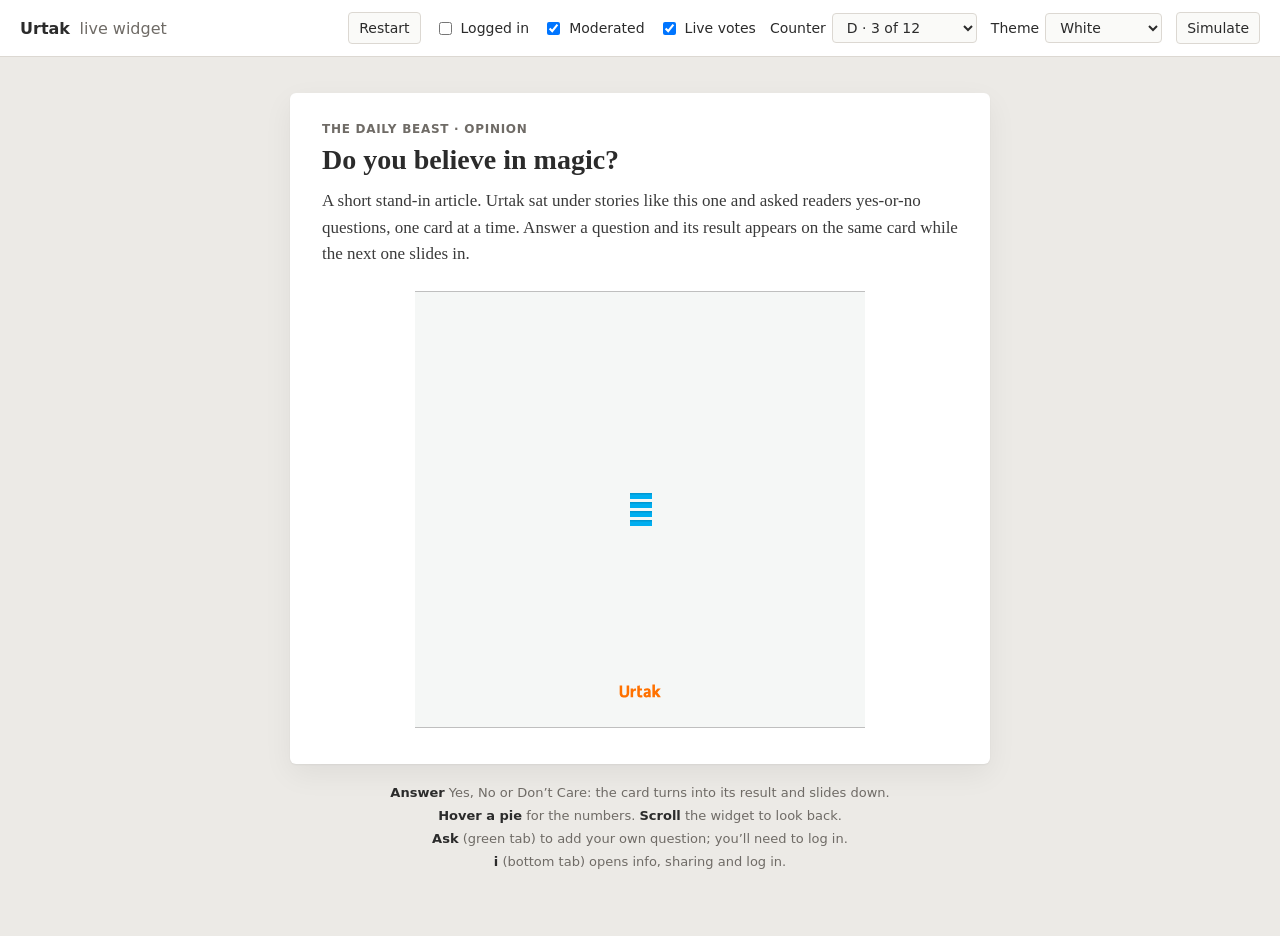
==== commit 1d062fbd: "- Pie details only after the slide; thinner scrollbar - Live widget: 1.5× size, slower slide, crossf" ====
--- a/widget/index.html
+++ b/widget/index.html
@@ -9,7 +9,7 @@
   <link rel="stylesheet" href="live.css">
   <link rel="stylesheet" href="page.css">
 </head>
-<body data-zoom="2">
+<body>
 <svg xmlns="http://www.w3.org/2000/svg" width="0" height="0" style="position:absolute" aria-hidden="true">
 <!-- Icons: vector shapes from 1201-MagicWidgets.psd, converted to paths (hourglass drawn by hand). -->
 <symbol id="i-down" viewBox="0 0 26 12"><path d="M24.46 1.00 C24.46 1.00 12.74 11.00 12.74 11.00 C12.74 11.00 1.02 1.00 1.02 1.00 C1.02 1.00 24.46 1.00 24.46 1.00 Z"/></symbol>
@@ -41,10 +41,6 @@
     <h1>Urtak <span>live widget</span></h1>
     <div class="controls">
       <button id="restart" type="button">Restart</button>
-      <fieldset class="seg" aria-label="Zoom">
-        <label><input type="radio" name="zoom" value="1"><span>1×</span></label>
-        <label><input type="radio" name="zoom" value="2" checked><span>2×</span></label>
-      </fieldset>
       <label class="check"><input type="checkbox" id="loggedIn"> Logged in</label>
       <label class="check" title="Publisher approves reader questions before they go live"><input type="checkbox" id="moderation" checked> Moderated</label>
       <label class="check"><input type="checkbox" id="liveVotes" checked> Live votes</label>
@@ -101,16 +97,5 @@
 
   <script src="../prototype/widget.js"></script>
   <script src="live.js"></script>
-  <script>
-    // Zoom is a per-viewer preference.
-    (function () {
-      const key = 'urtak-live-zoom';
-      let z = null; try { z = localStorage.getItem(key); } catch (e) {}
-      if (z) { document.body.dataset.zoom = z; const r = document.querySelector(`input[name=zoom][value="${z}"]`); if (r) r.checked = true; }
-      for (const r of document.querySelectorAll('input[name=zoom]')) r.addEventListener('change', () => {
-        document.body.dataset.zoom = r.value; try { localStorage.setItem(key, r.value); } catch (e) {}
-      });
-    })();
-  </script>
 </body>
 </html>
--- a/prototype/tokens.css
+++ b/prototype/tokens.css
@@ -341,16 +341,22 @@
   --urtak-scroll-hint-arrow: rgb(102 102 102 / 0.26);
   --urtak-scrollbar-track: rgb(0 0 0 / 0.08);
   --urtak-scrollbar-thumb: linear-gradient(to left, rgb(0 0 0 / 0.26), rgb(0 0 0 / 0.2));
-  --urtak-scrollbar-width: 9px;
+  --urtak-scrollbar-scale: 0.25;   /* the PSD's bar (13px track, 9px thumb) at a quarter width */
+  --urtak-scrollbar-track-width: calc(13px * var(--urtak-scrollbar-scale));
+  --urtak-scrollbar-width: calc(9px * var(--urtak-scrollbar-scale));
+  --urtak-scrollbar-inset: calc(2px * var(--urtak-scrollbar-scale));
 
   /* Live widget motion (widget/live.css, read by widget/live.js) */
-  --urtak-live-morph: 420ms;        /* buttons → pie on the same card */
-  --urtak-live-slide: 560ms;        /* stream slides down for a new card */
+  --urtak-live-morph: 420ms;        /* pending → approved, notices */
+  --urtak-live-crossfade: 600ms;    /* buttons ⇄ result on the same card */
+  --urtak-live-pressed-delay: 100ms;/* the button you pressed fades out this much later */
+  --urtak-live-slide-delay: 260ms;  /* the stream starts sliding once the crossfade is under way */
+  --urtak-live-slide: 1100ms;       /* stream slides down for a new card */
   --urtak-live-collapse: 320ms;     /* a card or notice folds away */
   --urtak-live-sweep: 900ms;        /* pie slice sweeps to its share */
   --urtak-live-fade: 180ms;
   --urtak-live-ease: cubic-bezier(0.2, 0.8, 0.2, 1);
-  --urtak-live-spring: cubic-bezier(0.3, 1.45, 0.5, 1);
+  --urtak-live-slide-ease: cubic-bezier(0.45, 0, 0.2, 1);   /* soft start, long settle */
   --urtak-live-enter-offset: -36px;
   --urtak-live-flash: rgb(123 205 26 / 0.55);
   --urtak-answer-dontcare: var(--gray-500);
--- a/prototype/widget.css
+++ b/prototype/widget.css
@@ -597,12 +597,12 @@
 .can-scroll-up .u-hint--up, .can-scroll-down .u-hint--down { opacity: 1; }
 
 .u-scrollbar {
-  position: absolute; right: -2px; top: -1px; bottom: -1px; z-index: var(--u-z-counter);
-  width: 13px; background: var(--urtak-scrollbar-track);
+  position: absolute; right: calc(var(--urtak-scrollbar-inset) * -1); top: -1px; bottom: -1px; z-index: var(--u-z-counter);
+  width: var(--urtak-scrollbar-track-width); background: var(--urtak-scrollbar-track);
   opacity: 0; transition: opacity var(--duration-base);
 }
 .u-scrollbar__thumb {
-  position: absolute; left: 1px; width: var(--urtak-scrollbar-width); height: 34px;
+  position: absolute; left: calc(var(--urtak-scrollbar-inset) / 2); width: var(--urtak-scrollbar-width); height: 34px;
   top: calc(var(--u-scroll-ratio, 0) * (100% - 34px));
   background: var(--urtak-scrollbar-thumb);
 }
--- a/widget/live.css
+++ b/widget/live.css
@@ -12,52 +12,55 @@
 /* Cards slide by FLIP: live.js sets an inverted transform, then clears it. */
 .urtak--live .u-stream > * {
   transition:
-    transform var(--urtak-live-slide) var(--urtak-live-ease),
-    opacity var(--urtak-live-slide) var(--urtak-live-ease);
+    transform var(--urtak-live-slide) var(--urtak-live-slide-ease),
+    opacity var(--urtak-live-slide) var(--urtak-live-slide-ease);
 }
+/* Returning to the top after an answer glides at the same pace (wheel scrolling stays quick). */
+.urtak--live.is-gliding .u-stream { transition: transform var(--urtak-live-slide) var(--urtak-live-slide-ease); }
 .urtak--live .u-stream > .is-entering { opacity: 0; transform: translateY(var(--urtak-live-enter-offset)); }
 .urtak--live .u-stream > .is-swapping { opacity: 0; transition-duration: var(--urtak-live-fade); }
 
 /* --------------------------------------------- One card, two faces (question → result) */
+/* A plain crossfade: the buttons fade out while the result fades in, in the same spot.
+   The button you pressed lingers a little (--urtak-live-pressed-delay). */
 
-.u-live .u-answers {
-  transition: opacity var(--urtak-live-fade) ease, transform var(--urtak-live-morph) var(--urtak-live-ease), visibility 0s;
+.u-live .u-answers .u-btn {
+  transition: opacity var(--urtak-live-crossfade) ease, filter var(--duration-fast);
 }
 .u-live.is-answered .u-answers {
-  opacity: 0; transform: translateX(12px) scale(0.96);
-  visibility: hidden; pointer-events: none;
-  transition: opacity var(--urtak-live-fade) ease, transform var(--urtak-live-morph) var(--urtak-live-ease), visibility 0s var(--urtak-live-morph);
+  pointer-events: none;
+  visibility: hidden;
+  transition: visibility 0s calc(var(--urtak-live-crossfade) + var(--urtak-live-pressed-delay));
 }
+.u-live.is-answered .u-answers .u-btn { opacity: 0; }
+.u-live.is-answered .u-answers .u-btn.is-pressed { transition-delay: var(--urtak-live-pressed-delay); }
 
-.u-live .u-flag { transition: opacity var(--urtak-live-fade) ease; }
+.u-live .u-flag { transition: opacity var(--urtak-live-crossfade) ease; }
 .u-live.is-answered .u-flag { opacity: 0; visibility: hidden; }
 .u-live .u-flag.is-asking span { animation: u-live-in var(--urtak-live-fade) ease; }
 
-.u-live__answer { opacity: 0; transition: opacity var(--urtak-live-morph) ease 200ms; }
+.u-live__answer { opacity: 0; transition: opacity var(--urtak-live-crossfade) ease; }
 .u-live.is-answered .u-live__answer { opacity: 1; }
 .u-answer--dontcare { color: var(--urtak-answer-dontcare); }
 
 .u-live .u-result__chart {
-  opacity: 0; transform: scale(0.45) rotate(-70deg);
-  transition:
-    opacity var(--urtak-live-morph) ease 120ms,
-    transform var(--urtak-live-morph) var(--urtak-live-spring) 120ms;
+  opacity: 0;
+  transition: opacity var(--urtak-live-crossfade) ease;
   border-radius: var(--radius-round);
   cursor: default;
 }
-.u-live.is-answered .u-result__chart { opacity: 1; transform: none; }
+.u-live.is-answered .u-result__chart { opacity: 1; }
 .u-live .u-result__chart:focus-visible { outline: 2px solid var(--urtak-link); outline-offset: 2px; }
 
 /* Numbers sit behind the pie and show on hover or focus. */
 .u-live .u-numbers { opacity: 0; transition: opacity var(--urtak-live-fade) ease; }
 .u-live .u-result__chart:hover .u-numbers,
 .u-live .u-result__chart:focus-visible .u-numbers { opacity: 1; }
+/* …but not while cards are crossfading or sliding: only once they've settled. */
+.urtak--live.is-moving .u-live .u-numbers { opacity: 0; }
 
-.u-live .u-social {
-  opacity: 0; transform: translateY(5px);
-  transition: opacity var(--urtak-live-morph) ease 260ms, transform var(--urtak-live-morph) var(--urtak-live-ease) 260ms;
-}
-.u-live.is-answered .u-social { opacity: 1; transform: none; }
+.u-live .u-social { opacity: 0; transition: opacity var(--urtak-live-crossfade) ease; }
+.u-live.is-answered .u-social { opacity: 1; }
 
 /* Your question: pending → approved flash */
 .u-live.is-flash { animation: u-live-flash 900ms ease; }
--- a/widget/page.css
+++ b/widget/page.css
@@ -29,13 +29,6 @@
 .controls button:hover, .sim summary:hover { border-color: var(--page-accent); color: var(--page-accent); }
 .check, .pick { display: inline-flex; align-items: center; gap: 6px; cursor: pointer; user-select: none; }
 
-.seg { display: inline-flex; border: 1px solid var(--page-line); border-radius: 4px; padding: 0; margin: 0; overflow: hidden; }
-.seg label { cursor: pointer; }
-.seg input { position: absolute; opacity: 0; pointer-events: none; }
-.seg span { display: block; padding: 5px 10px; }
-.seg input:checked + span { background: var(--page-ink); color: #fff; }
-.seg input:focus-visible + span { outline: 2px solid var(--page-accent); outline-offset: -2px; }
-
 .sim { position: relative; }
 .sim summary { list-style: none; }
 .sim summary::-webkit-details-marker { display: none; }
@@ -61,7 +54,8 @@
 .article__body { margin: 0 0 24px; font-size: 17px; line-height: 1.55; color: #3a3a3a; }
 
 .embed { display: flex; justify-content: center; }
-body[data-zoom="2"] .embed .urtak { zoom: 2; }
+/* The widget is drawn at its PSD size (300px) and shown at 1.5×. */
+.embed .urtak { zoom: 1.5; }
 
 .hints { margin: 0; padding: 0; list-style: none; display: grid; gap: 4px; max-width: 700px; color: var(--page-muted); font-size: 13px; text-align: center; }
 .hints b { color: var(--page-ink); font-weight: 600; }
@@ -75,6 +69,7 @@
 
 @media (max-width: 700px) {
   .article { padding: 20px 16px 28px; }
-  body[data-zoom="2"] .embed .urtak { zoom: 1; }
+  .embed .urtak { zoom: 1.2; }
 }
+@media (max-width: 420px) { .embed .urtak { zoom: 1; } }
 @media (prefers-reduced-motion: reduce) { .toast { transition: none; } }
